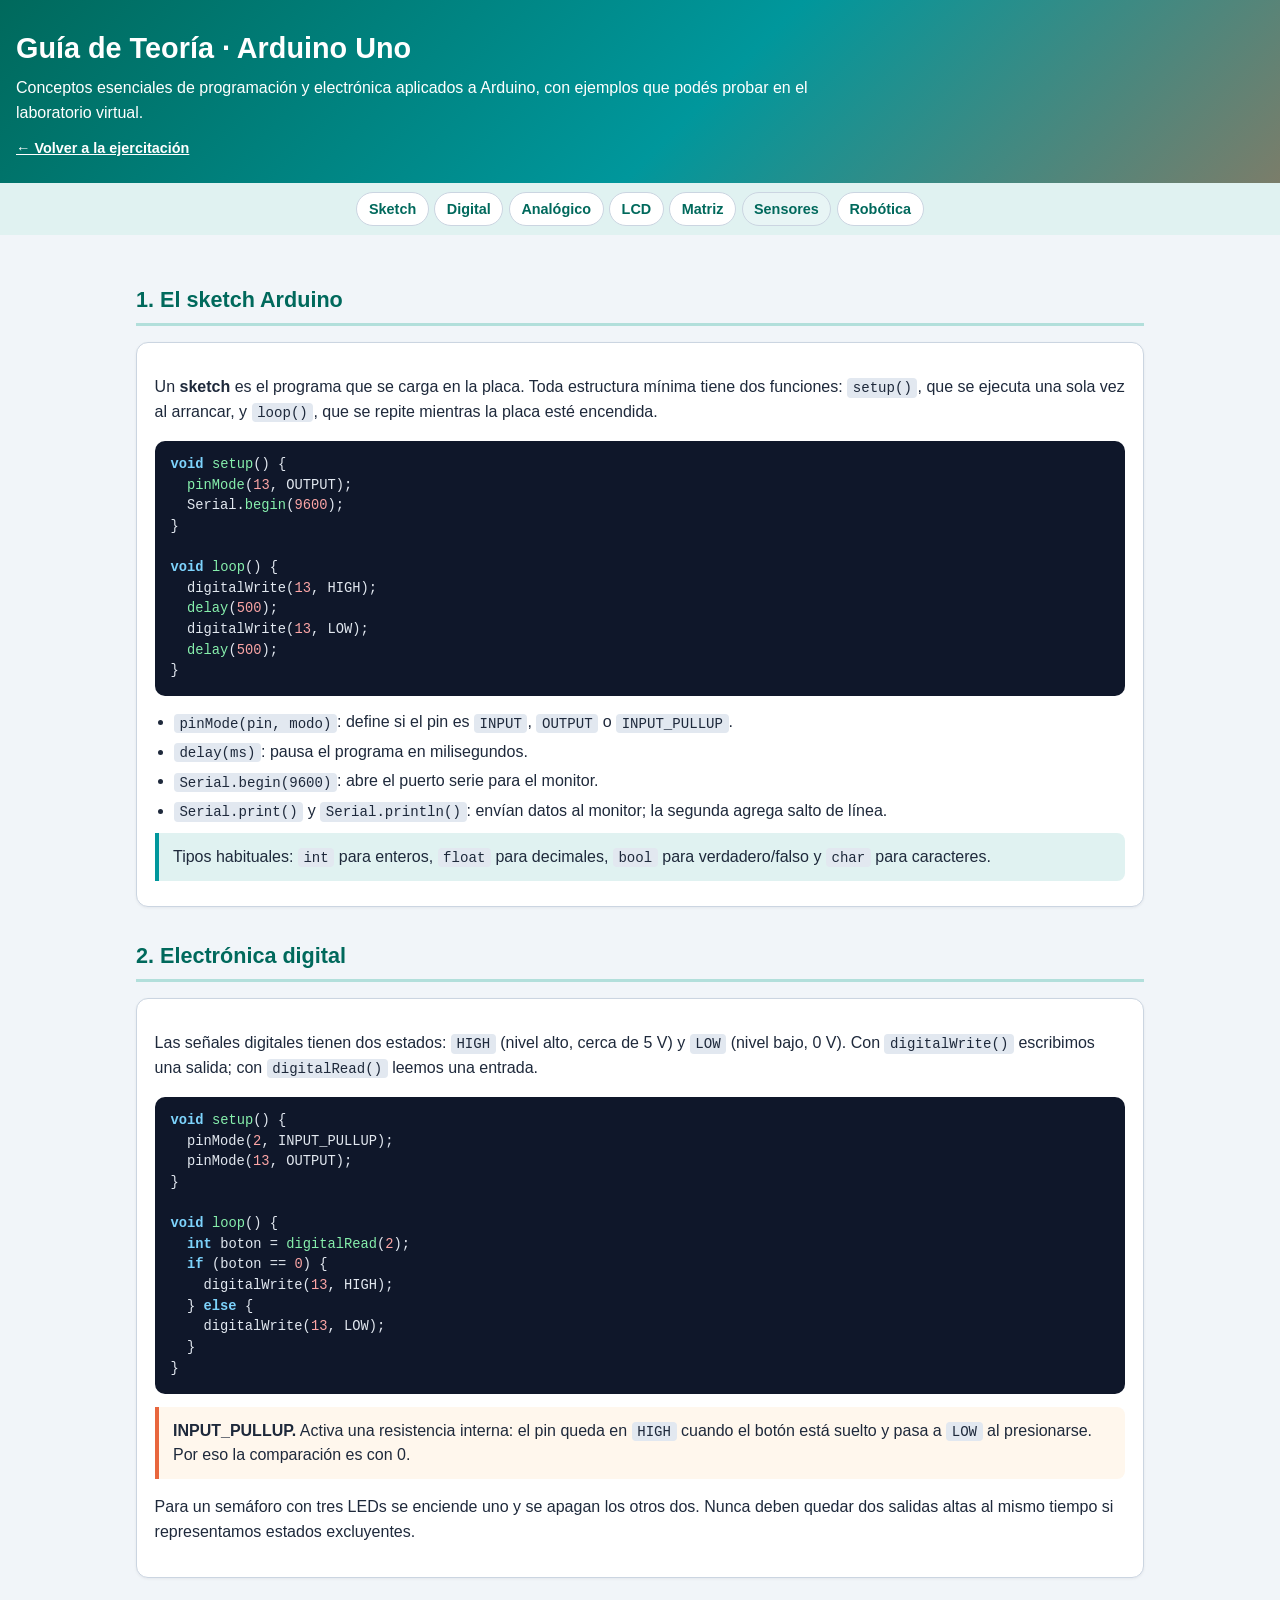
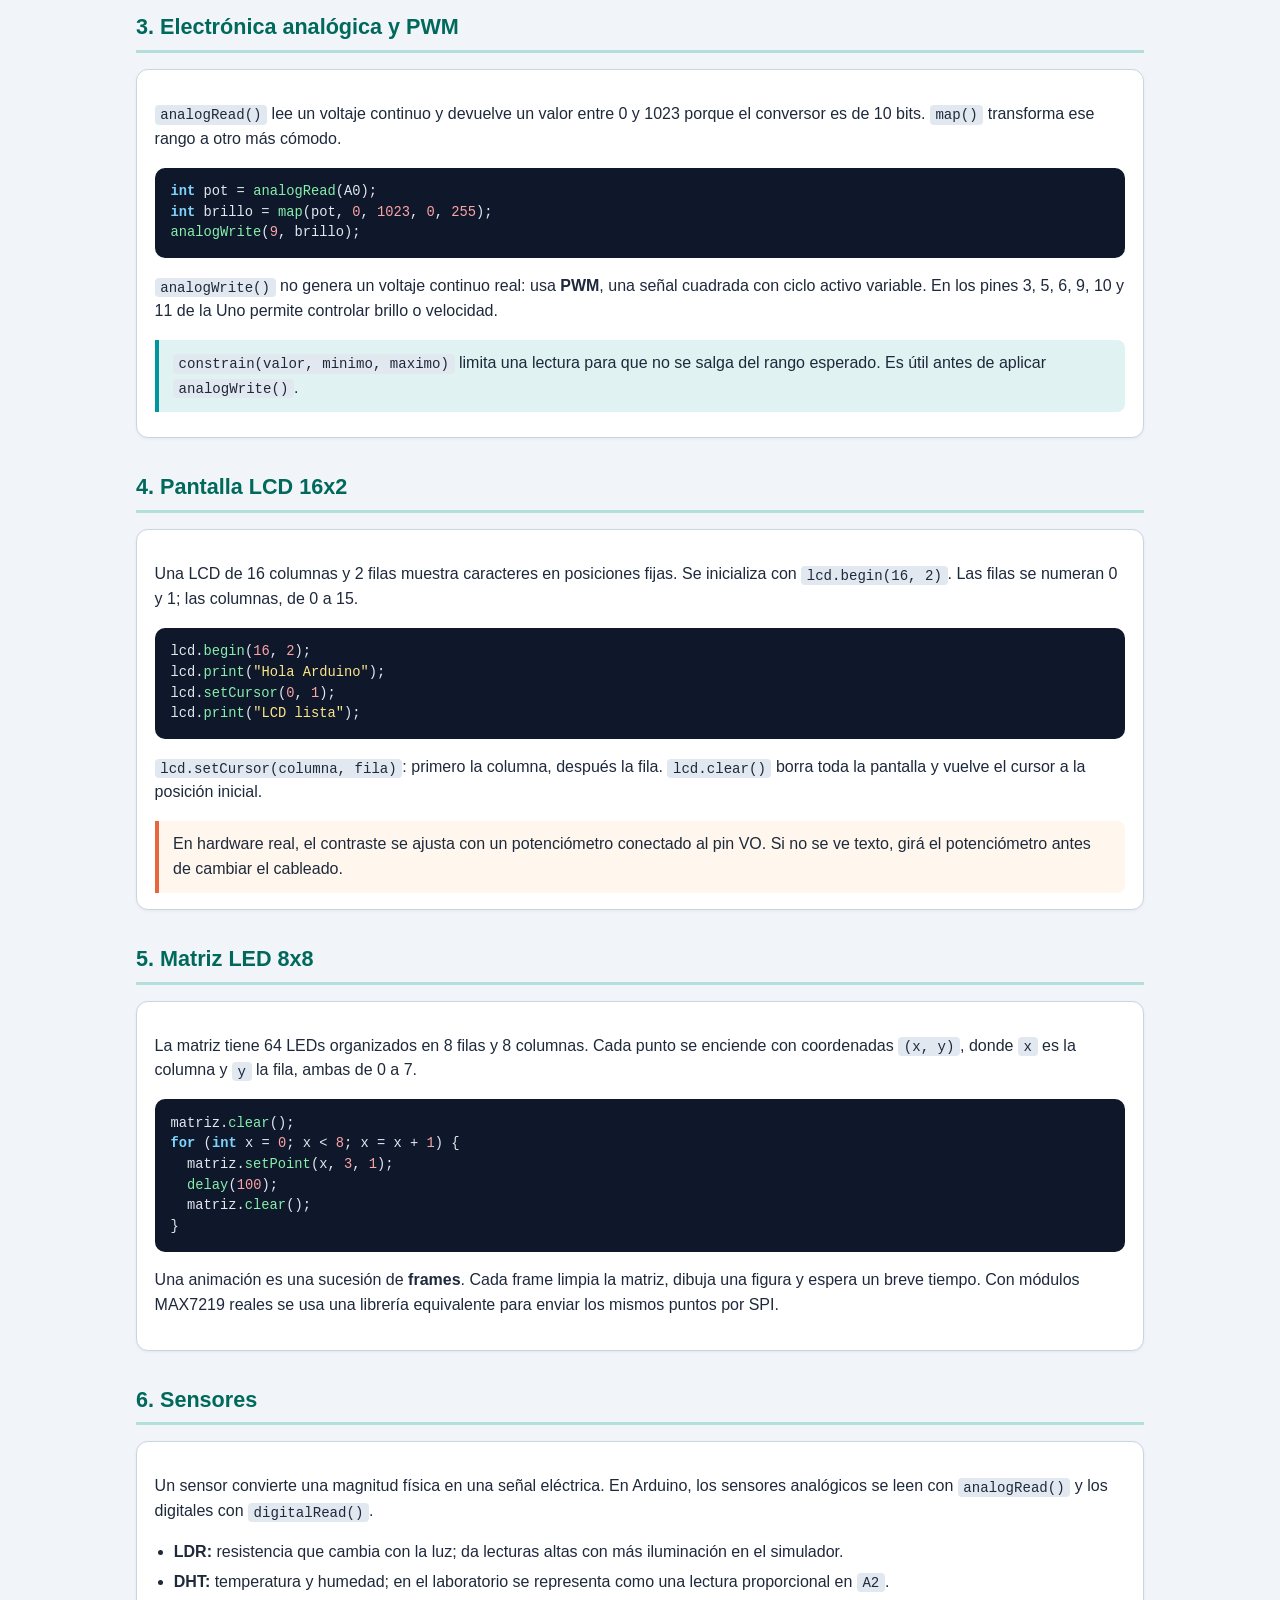
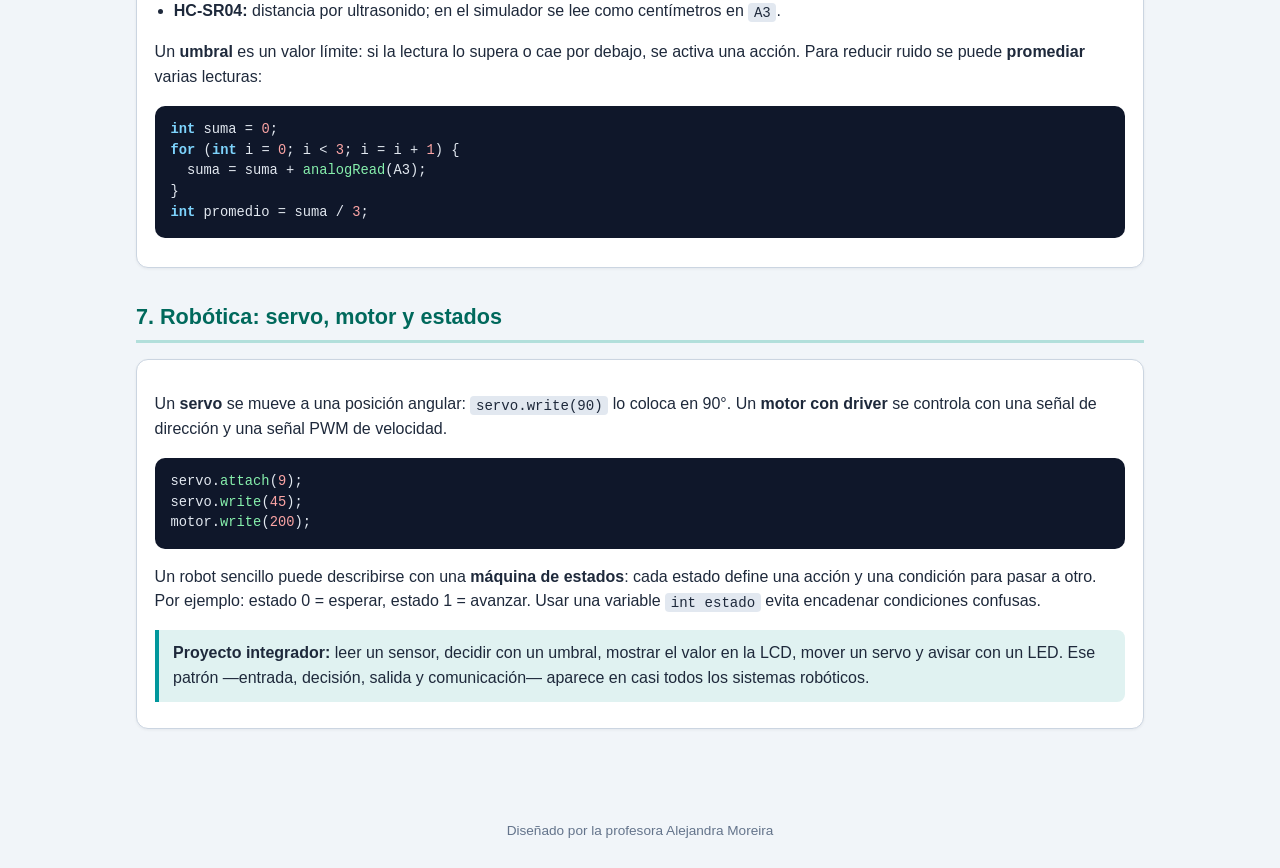
==== guia/index.html @ 47329289 "Agregar sistema Arduino: guía, simulador, ejercitación y evaluaciones" ====
<!DOCTYPE html>
<html lang="es">
<head>
<meta charset="utf-8">
<meta name="viewport" content="width=device-width, initial-scale=1">
<meta name="description" content="Guía de Teoría de Arduino: sketch, digital, analógico, LCD, matriz, sensores y robótica.">
<title>Guía de Teoría · Arduino</title>
<link rel="stylesheet" href="../estilos.css">
</head>
<body>
<header class="hero">
  <h1>Guía de Teoría · Arduino Uno</h1>
  <p>Conceptos esenciales de programación y electrónica aplicados a Arduino, con ejemplos que podés probar en el laboratorio virtual.</p>
  <p class="volver"><a href="../index.html">← Volver a la ejercitación</a></p>
</header>
<nav class="nav-guias" aria-label="Temas">
  <a href="#sketch">Sketch</a>
  <a href="#digital">Digital</a>
  <a href="#analogico">Analógico</a>
  <a href="#lcd">LCD</a>
  <a href="#matriz">Matriz</a>
  <a href="#sensores">Sensores</a>
  <a href="#robotica">Robótica</a>
</nav>
<main>
  <section id="sketch">
    <h2 class="seccion">1. El sketch Arduino</h2>
    <div class="card">
      <p>Un <strong>sketch</strong> es el programa que se carga en la placa. Toda estructura mínima tiene dos funciones: <code class="inline">setup()</code>, que se ejecuta una sola vez al arrancar, y <code class="inline">loop()</code>, que se repite mientras la placa esté encendida.</p>
      <pre class="codigo"><span class="kw">void</span> <span class="fn">setup</span>() {
  <span class="fn">pinMode</span>(<span class="nu">13</span>, OUTPUT);
  Serial.<span class="fn">begin</span>(<span class="nu">9600</span>);
}

<span class="kw">void</span> <span class="fn">loop</span>() {
  digitalWrite(<span class="nu">13</span>, HIGH);
  <span class="fn">delay</span>(<span class="nu">500</span>);
  digitalWrite(<span class="nu">13</span>, LOW);
  <span class="fn">delay</span>(<span class="nu">500</span>);
}</pre>
      <ul class="lista-codigo">
        <li><code class="inline">pinMode(pin, modo)</code>: define si el pin es <code class="inline">INPUT</code>, <code class="inline">OUTPUT</code> o <code class="inline">INPUT_PULLUP</code>.</li>
        <li><code class="inline">delay(ms)</code>: pausa el programa en milisegundos.</li>
        <li><code class="inline">Serial.begin(9600)</code>: abre el puerto serie para el monitor.</li>
        <li><code class="inline">Serial.print()</code> y <code class="inline">Serial.println()</code>: envían datos al monitor; la segunda agrega salto de línea.</li>
      </ul>
      <div class="concept">Tipos habituales: <code class="inline">int</code> para enteros, <code class="inline">float</code> para decimales, <code class="inline">bool</code> para verdadero/falso y <code class="inline">char</code> para caracteres.</div>
    </div>
  </section>

  <section id="digital">
    <h2 class="seccion">2. Electrónica digital</h2>
    <div class="card">
      <p>Las señales digitales tienen dos estados: <code class="inline">HIGH</code> (nivel alto, cerca de 5 V) y <code class="inline">LOW</code> (nivel bajo, 0 V). Con <code class="inline">digitalWrite()</code> escribimos una salida; con <code class="inline">digitalRead()</code> leemos una entrada.</p>
      <pre class="codigo"><span class="kw">void</span> <span class="fn">setup</span>() {
  pinMode(<span class="nu">2</span>, INPUT_PULLUP);
  pinMode(<span class="nu">13</span>, OUTPUT);
}

<span class="kw">void</span> <span class="fn">loop</span>() {
  <span class="kw">int</span> boton = <span class="fn">digitalRead</span>(<span class="nu">2</span>);
  <span class="kw">if</span> (boton == <span class="nu">0</span>) {
    digitalWrite(<span class="nu">13</span>, HIGH);
  } <span class="kw">else</span> {
    digitalWrite(<span class="nu">13</span>, LOW);
  }
}</pre>
      <div class="nota"><strong>INPUT_PULLUP.</strong> Activa una resistencia interna: el pin queda en <code class="inline">HIGH</code> cuando el botón está suelto y pasa a <code class="inline">LOW</code> al presionarse. Por eso la comparación es con 0.</div>
      <p>Para un semáforo con tres LEDs se enciende uno y se apagan los otros dos. Nunca deben quedar dos salidas altas al mismo tiempo si representamos estados excluyentes.</p>
    </div>
  </section>

  <section id="analogico">
    <h2 class="seccion">3. Electrónica analógica y PWM</h2>
    <div class="card">
      <p><code class="inline">analogRead()</code> lee un voltaje continuo y devuelve un valor entre 0 y 1023 porque el conversor es de 10 bits. <code class="inline">map()</code> transforma ese rango a otro más cómodo.</p>
      <pre class="codigo"><span class="kw">int</span> pot = <span class="fn">analogRead</span>(A0);
<span class="kw">int</span> brillo = <span class="fn">map</span>(pot, <span class="nu">0</span>, <span class="nu">1023</span>, <span class="nu">0</span>, <span class="nu">255</span>);
<span class="fn">analogWrite</span>(<span class="nu">9</span>, brillo);</pre>
      <p><code class="inline">analogWrite()</code> no genera un voltaje continuo real: usa <strong>PWM</strong>, una señal cuadrada con ciclo activo variable. En los pines 3, 5, 6, 9, 10 y 11 de la Uno permite controlar brillo o velocidad.</p>
      <div class="concept"><code class="inline">constrain(valor, minimo, maximo)</code> limita una lectura para que no se salga del rango esperado. Es útil antes de aplicar <code class="inline">analogWrite()</code>.</div>
    </div>
  </section>

  <section id="lcd">
    <h2 class="seccion">4. Pantalla LCD 16x2</h2>
    <div class="card">
      <p>Una LCD de 16 columnas y 2 filas muestra caracteres en posiciones fijas. Se inicializa con <code class="inline">lcd.begin(16, 2)</code>. Las filas se numeran 0 y 1; las columnas, de 0 a 15.</p>
      <pre class="codigo">lcd.<span class="fn">begin</span>(<span class="nu">16</span>, <span class="nu">2</span>);
lcd.<span class="fn">print</span>(<span class="st">"Hola Arduino"</span>);
lcd.<span class="fn">setCursor</span>(<span class="nu">0</span>, <span class="nu">1</span>);
lcd.<span class="fn">print</span>(<span class="st">"LCD lista"</span>);</pre>
      <p><code class="inline">lcd.setCursor(columna, fila)</code>: primero la columna, después la fila. <code class="inline">lcd.clear()</code> borra toda la pantalla y vuelve el cursor a la posición inicial.</p>
      <div class="nota">En hardware real, el contraste se ajusta con un potenciómetro conectado al pin VO. Si no se ve texto, girá el potenciómetro antes de cambiar el cableado.</div>
    </div>
  </section>

  <section id="matriz">
    <h2 class="seccion">5. Matriz LED 8x8</h2>
    <div class="card">
      <p>La matriz tiene 64 LEDs organizados en 8 filas y 8 columnas. Cada punto se enciende con coordenadas <code class="inline">(x, y)</code>, donde <code class="inline">x</code> es la columna y <code class="inline">y</code> la fila, ambas de 0 a 7.</p>
      <pre class="codigo">matriz.<span class="fn">clear</span>();
<span class="kw">for</span> (<span class="kw">int</span> x = <span class="nu">0</span>; x &lt; <span class="nu">8</span>; x = x + <span class="nu">1</span>) {
  matriz.<span class="fn">setPoint</span>(x, <span class="nu">3</span>, <span class="nu">1</span>);
  <span class="fn">delay</span>(<span class="nu">100</span>);
  matriz.<span class="fn">clear</span>();
}</pre>
      <p>Una animación es una sucesión de <strong>frames</strong>. Cada frame limpia la matriz, dibuja una figura y espera un breve tiempo. Con módulos MAX7219 reales se usa una librería equivalente para enviar los mismos puntos por SPI.</p>
    </div>
  </section>

  <section id="sensores">
    <h2 class="seccion">6. Sensores</h2>
    <div class="card">
      <p>Un sensor convierte una magnitud física en una señal eléctrica. En Arduino, los sensores analógicos se leen con <code class="inline">analogRead()</code> y los digitales con <code class="inline">digitalRead()</code>.</p>
      <ul class="lista-codigo">
        <li><strong>LDR:</strong> resistencia que cambia con la luz; da lecturas altas con más iluminación en el simulador.</li>
        <li><strong>DHT:</strong> temperatura y humedad; en el laboratorio se representa como una lectura proporcional en <code class="inline">A2</code>.</li>
        <li><strong>HC-SR04:</strong> distancia por ultrasonido; en el simulador se lee como centímetros en <code class="inline">A3</code>.</li>
      </ul>
      <p>Un <strong>umbral</strong> es un valor límite: si la lectura lo supera o cae por debajo, se activa una acción. Para reducir ruido se puede <strong>promediar</strong> varias lecturas:</p>
      <pre class="codigo"><span class="kw">int</span> suma = <span class="nu">0</span>;
<span class="kw">for</span> (<span class="kw">int</span> i = <span class="nu">0</span>; i &lt; <span class="nu">3</span>; i = i + <span class="nu">1</span>) {
  suma = suma + <span class="fn">analogRead</span>(A3);
}
<span class="kw">int</span> promedio = suma / <span class="nu">3</span>;</pre>
    </div>
  </section>

  <section id="robotica">
    <h2 class="seccion">7. Robótica: servo, motor y estados</h2>
    <div class="card">
      <p>Un <strong>servo</strong> se mueve a una posición angular: <code class="inline">servo.write(90)</code> lo coloca en 90°. Un <strong>motor con driver</strong> se controla con una señal de dirección y una señal PWM de velocidad.</p>
      <pre class="codigo">servo.<span class="fn">attach</span>(<span class="nu">9</span>);
servo.<span class="fn">write</span>(<span class="nu">45</span>);
motor.<span class="fn">write</span>(<span class="nu">200</span>);</pre>
      <p>Un robot sencillo puede describirse con una <strong>máquina de estados</strong>: cada estado define una acción y una condición para pasar a otro. Por ejemplo: estado 0 = esperar, estado 1 = avanzar. Usar una variable <code class="inline">int estado</code> evita encadenar condiciones confusas.</p>
      <div class="concept"><strong>Proyecto integrador:</strong> leer un sensor, decidir con un umbral, mostrar el valor en la LCD, mover un servo y avisar con un LED. Ese patrón —entrada, decisión, salida y comunicación— aparece en casi todos los sistemas robóticos.</div>
    </div>
  </section>
</main>
<footer>
  <p>Diseñado por la profesora Alejandra Moreira</p>
</footer>
<script src="../app.js"></script>
</body>
</html>
---- estilos.css ----
:root{
  --arduino:#00979c;
  --arduino-dark:#00695c;
  --naranja:#e8663d;
  --ink:#1e293b;
  --muted:#64748b;
  --bg:#f1f5f9;
  --card:#ffffff;
  --border:#cbd5e1;
  --code:#0f172a;
  --ok:#16a34a;
  --ok-bg:#f0fdf4;
  --bad:#b91c1c;
  --bad-bg:#fee2e2;
  --warn:#f59e0b;
}
*{box-sizing:border-box}
html{scroll-behavior:smooth}
body{
  margin:0;
  font-family:"Segoe UI",Arial,Helvetica,sans-serif;
  line-height:1.55;
  color:var(--ink);
  background:var(--bg);
}
header.hero{
  background:linear-gradient(135deg,#00695c 0%,#00979c 55%,#e8663d 140%);
  color:#fff;
  padding:1.6rem 1rem 1.3rem;
}
header.hero h1{margin:0 0 .35rem;font-size:1.8rem}
header.hero p{margin:.2rem 0;max-width:820px}
header.hero .volver{margin-top:.7rem;font-size:.9rem}
header.hero a{color:#fff;font-weight:700}
nav.sumario,nav.nav-guias{
  position:sticky;top:0;z-index:50;
  display:flex;gap:.35rem;flex-wrap:wrap;justify-content:center;
  padding:.55rem 1rem;
  background:var(--arduino-dark);
  box-shadow:0 2px 8px rgba(15,23,42,.18);
}
nav.nav-guias{position:static;top:auto;background:#e0f2f1;box-shadow:none}
nav.sumario a,nav.nav-guias a{
  text-decoration:none;font-weight:700;font-size:.9rem;
  padding:.32rem .72rem;border-radius:999px;
}
nav.sumario a{color:#e0f2f1}
nav.sumario a:hover{background:rgba(255,255,255,.18)}
nav.nav-guias a{color:var(--arduino-dark);background:#fff;border:1px solid var(--border)}
nav.nav-guias a:hover{background:var(--arduino);color:#fff}
main{max-width:1040px;margin:0 auto;padding:1rem 1rem 3rem}
section{scroll-margin-top:70px;margin-top:2rem}
h2.seccion{
  color:var(--arduino-dark);font-size:1.35rem;
  margin:1.6rem 0 .8rem;padding-bottom:.4rem;
  border-bottom:3px solid #b2dfdb;
}
h3{margin:.15rem 0 .55rem;font-size:1.05rem}
p.consigna{margin:.3rem 0 .75rem;font-size:.96rem}
.card{
  background:var(--card);border:1px solid var(--border);border-radius:12px;
  padding:1rem 1.1rem;margin:1rem 0;
  box-shadow:0 1px 3px rgba(15,23,42,.06);
}
.card h3{color:var(--arduino-dark)}
.concept{
  background:#e0f2f1;border-left:4px solid var(--arduino);
  padding:.7rem .9rem;border-radius:0 8px 8px 0;margin:.6rem 0;
}
.nota{background:#fff7ed;border-left:4px solid var(--naranja);padding:.7rem .9rem;border-radius:0 8px 8px 0}
.okbox{background:var(--ok-bg);border-left:4px solid var(--ok);padding:.7rem .9rem;border-radius:0 8px 8px 0}
code.inline{
  background:#e2e8f0;padding:.1rem .35rem;border-radius:4px;
  font-family:Consolas,"Courier New",monospace;font-size:.88em;
}
pre.codigo{
  background:var(--code);color:#e2e8f0;border-radius:10px;
  padding:.9rem 1rem;overflow-x:auto;font-size:.86rem;line-height:1.5;
  font-family:Consolas,"Courier New",monospace;
}
pre.codigo .cm{color:#94a3b8;font-style:italic}
pre.codigo .kw{color:#7dd3fc;font-weight:700}
pre.codigo .st{color:#fde68a}
pre.codigo .fn{color:#86efac}
pre.codigo .nu{color:#fca5a5}
.lista-codigo{margin:.4rem 0;padding-left:1.2rem}
.lista-codigo li{margin:.3rem 0}
/* ---------- Laboratorio ---------- */
.tabs{display:flex;gap:.4rem;flex-wrap:wrap;margin-bottom:.8rem}
.tabs button{
  border:1px solid var(--border);background:#fff;color:var(--ink);
  border-radius:999px;padding:.35rem .8rem;cursor:pointer;font-weight:700;font-size:.88rem;
}
.tabs button.activo{background:var(--arduino);border-color:var(--arduino);color:#fff}
.lab-grid{display:grid;grid-template-columns:1fr 1fr;gap:1rem}
@media(max-width:820px){.lab-grid{grid-template-columns:1fr}}
.lab-col{min-width:0}
textarea.codigo{
  width:100%;min-height:310px;resize:vertical;
  background:#0f172a;color:#e2e8f0;border:2px solid #334155;border-radius:10px;
  padding:.8rem;font-family:Consolas,"Courier New",monospace;
  font-size:.86rem;line-height:1.5;tab-size:2;
}
textarea.codigo:focus{outline:none;border-color:var(--arduino)}
.acciones{display:flex;gap:.5rem;flex-wrap:wrap;margin:.7rem 0}
button.accion{
  border:0;border-radius:8px;padding:.45rem .85rem;cursor:pointer;
  font-weight:700;font-size:.88rem;
}
button.primaria{background:var(--arduino);color:#fff}
button.primaria:hover{background:var(--arduino-dark)}
button.secundaria{background:#e2e8f0;color:#334155}
button.secundaria:hover{background:#cbd5e1}
button.alerta{background:#fee2e2;color:#991b1b}
.sim-estado{
  font-size:.88rem;font-weight:700;min-height:1.3em;margin:.3rem 0;
  color:var(--arduino-dark);
}
.sim-estado.error{color:var(--bad)}
.controles-sim{
  display:flex;gap:.7rem;flex-wrap:wrap;align-items:center;
  background:#f8fafc;border:1px solid var(--border);border-radius:8px;padding:.6rem;
  font-size:.86rem;
}
.controles-sim label{display:flex;flex-direction:column;gap:.2rem;min-width:130px}
.controles-sim input[type="range"]{width:100%}
.board{
  background:linear-gradient(160deg,#0d7c82,#00695c);
  border-radius:12px;padding:.8rem;color:#fff;
  box-shadow:inset 0 0 0 4px rgba(255,255,255,.12);
}
.board h4{margin:.1rem 0 .6rem;text-align:center;letter-spacing:.12em;font-size:.8rem}
.fila-pines{display:flex;gap:.35rem;flex-wrap:wrap;justify-content:center;margin-bottom:.55rem}
.pin{
  min-width:47px;text-align:center;font-size:.72rem;font-weight:700;
  background:rgba(0,0,0,.22);border-radius:6px;padding:.3rem .2rem;
}
.pin span{
  display:block;width:14px;height:14px;border-radius:50%;
  margin:.25rem auto 0;background:#b7e4e7;border:2px solid rgba(255,255,255,.7);
}
.pin.encendido span{background:#fde047;box-shadow:0 0 10px #fde047}
.pin.pwm span{background:#fb923c;box-shadow:0 0 8px #fb923c}
.monitor{
  background:#020617;color:#86efac;border-radius:10px;padding:.7rem .8rem;
  min-height:140px;max-height:190px;overflow:auto;
  font-family:Consolas,"Courier New",monospace;font-size:.82rem;
  white-space:pre-wrap;margin-top:.7rem;
}
.paneles{display:grid;grid-template-columns:1fr 1fr;gap:1rem;margin-top:1rem}
@media(max-width:820px){.paneles{grid-template-columns:1fr}}
.lcd{
  display:grid;grid-template-columns:repeat(16,1fr);
  background:#8db6a5;padding:.35rem;gap:1px;border-radius:6px;
  border:3px solid #54776a;
}
.lcd span{
  background:#a9c7b6;color:#17342b;min-height:24px;
  display:flex;align-items:center;justify-content:center;
  font-family:Consolas,monospace;font-size:.8rem;
}
.lcd span.lleno{background:#b9d8c4;font-weight:700}
.matriz{
  display:grid;grid-template-columns:repeat(8,1fr);gap:2px;
  background:#111827;padding:.4rem;border-radius:8px;width:230px;max-width:100%;
}
.matriz span{aspect-ratio:1;background:#1f2937;border-radius:2px}
.matriz span.lleno{background:#ef4444;box-shadow:0 0 7px #ef4444}
.servo-bar{height:16px;background:#e2e8f0;border-radius:999px;position:relative;overflow:hidden}
.servo-bar i{display:block;height:100%;background:var(--naranja)}
.servo-valor{font-weight:700;font-size:.9rem}
.etiqueta{font-size:.78rem;text-transform:uppercase;letter-spacing:.06em;color:var(--muted);font-weight:700}
/* ---------- Ejercicios ---------- */
.ejercicio{
  border:1px solid var(--border);border-radius:12px;background:#fff;
  padding:1rem;margin:1rem 0;
}
.ejercicio.correcto{border-color:var(--ok);background:var(--ok-bg)}
.nivel{
  display:inline-block;margin-left:.35rem;padding:.1rem .5rem;border-radius:999px;
  font-size:.72rem;font-weight:700;background:#dbeafe;color:#1d4ed8;
}
textarea.respuesta{
  display:block;width:100%;min-height:150px;resize:vertical;
  border:2px dashed #94a3b8;border-radius:10px;padding:.7rem;
  background:#f8fafc;font-family:Consolas,"Courier New",monospace;font-size:.87rem;
}
textarea.respuesta:focus{outline:none;border-color:var(--arduino);background:#fff}
.resultado{margin-top:.7rem;font-size:.88rem}
.resultado:empty{display:none}
.resultado .resumen{
  border-left:4px solid var(--ok);background:var(--ok-bg);
  padding:.45rem .7rem;border-radius:0 8px 8px 0;font-weight:700;
}
.resultado .resumen.parcial{border-color:var(--warn);background:#fffbeb}
.resultado ul{margin:.4rem 0 0;padding-left:1.2rem}
.resultado li{margin:.12rem 0}
.si{color:#15803d;font-weight:700}
.no,.mal{color:var(--bad);font-weight:700}
.quiz-pregunta{
  border:1px solid var(--border);border-radius:10px;padding:.7rem .85rem;
  margin:.7rem 0;background:#fff;
}
.quiz-pregunta p{margin:.1rem 0 .4rem;font-weight:600}
.quiz-pregunta label{display:block;font-size:.92rem;padding:.15rem 0;cursor:pointer}
.quiz-feedback{font-size:.86rem;margin-top:.3rem;min-height:1.1em}
/* ---------- Evaluaciones ---------- */
.form-eval{
  display:grid;gap:.5rem;max-width:620px;
  border:1px solid var(--border);border-radius:10px;padding:.9rem;background:#fff;
}
.form-eval label{font-weight:700;font-size:.9rem}
.form-eval input{
  border:1px solid var(--border);border-radius:8px;padding:.5rem .65rem;font:inherit;
}
.form-eval button{
  border:0;border-radius:8px;padding:.55rem .9rem;background:var(--arduino);
  color:#fff;font-weight:700;cursor:pointer;
}
.form-eval button:disabled{background:#94a3b8;cursor:not-allowed}
.estado-eval{font-size:.92rem;font-weight:700;min-height:1.2em}
.estado-eval.ok{color:#15803d}
.estado-eval.error{color:var(--bad)}
.eval-card{
  background:#fff;border:1px solid var(--border);border-radius:10px;
  padding:.9rem;margin:.8rem 0;
}
.eval-card h3{color:var(--arduino-dark);font-size:1rem}
footer{text-align:center;color:var(--muted);font-size:.85rem;padding:1.5rem 1rem}
footer p{margin:.2rem 0}
@media(max-width:600px){
  header.hero h1{font-size:1.35rem}
  .paneles{grid-template-columns:1fr}
}
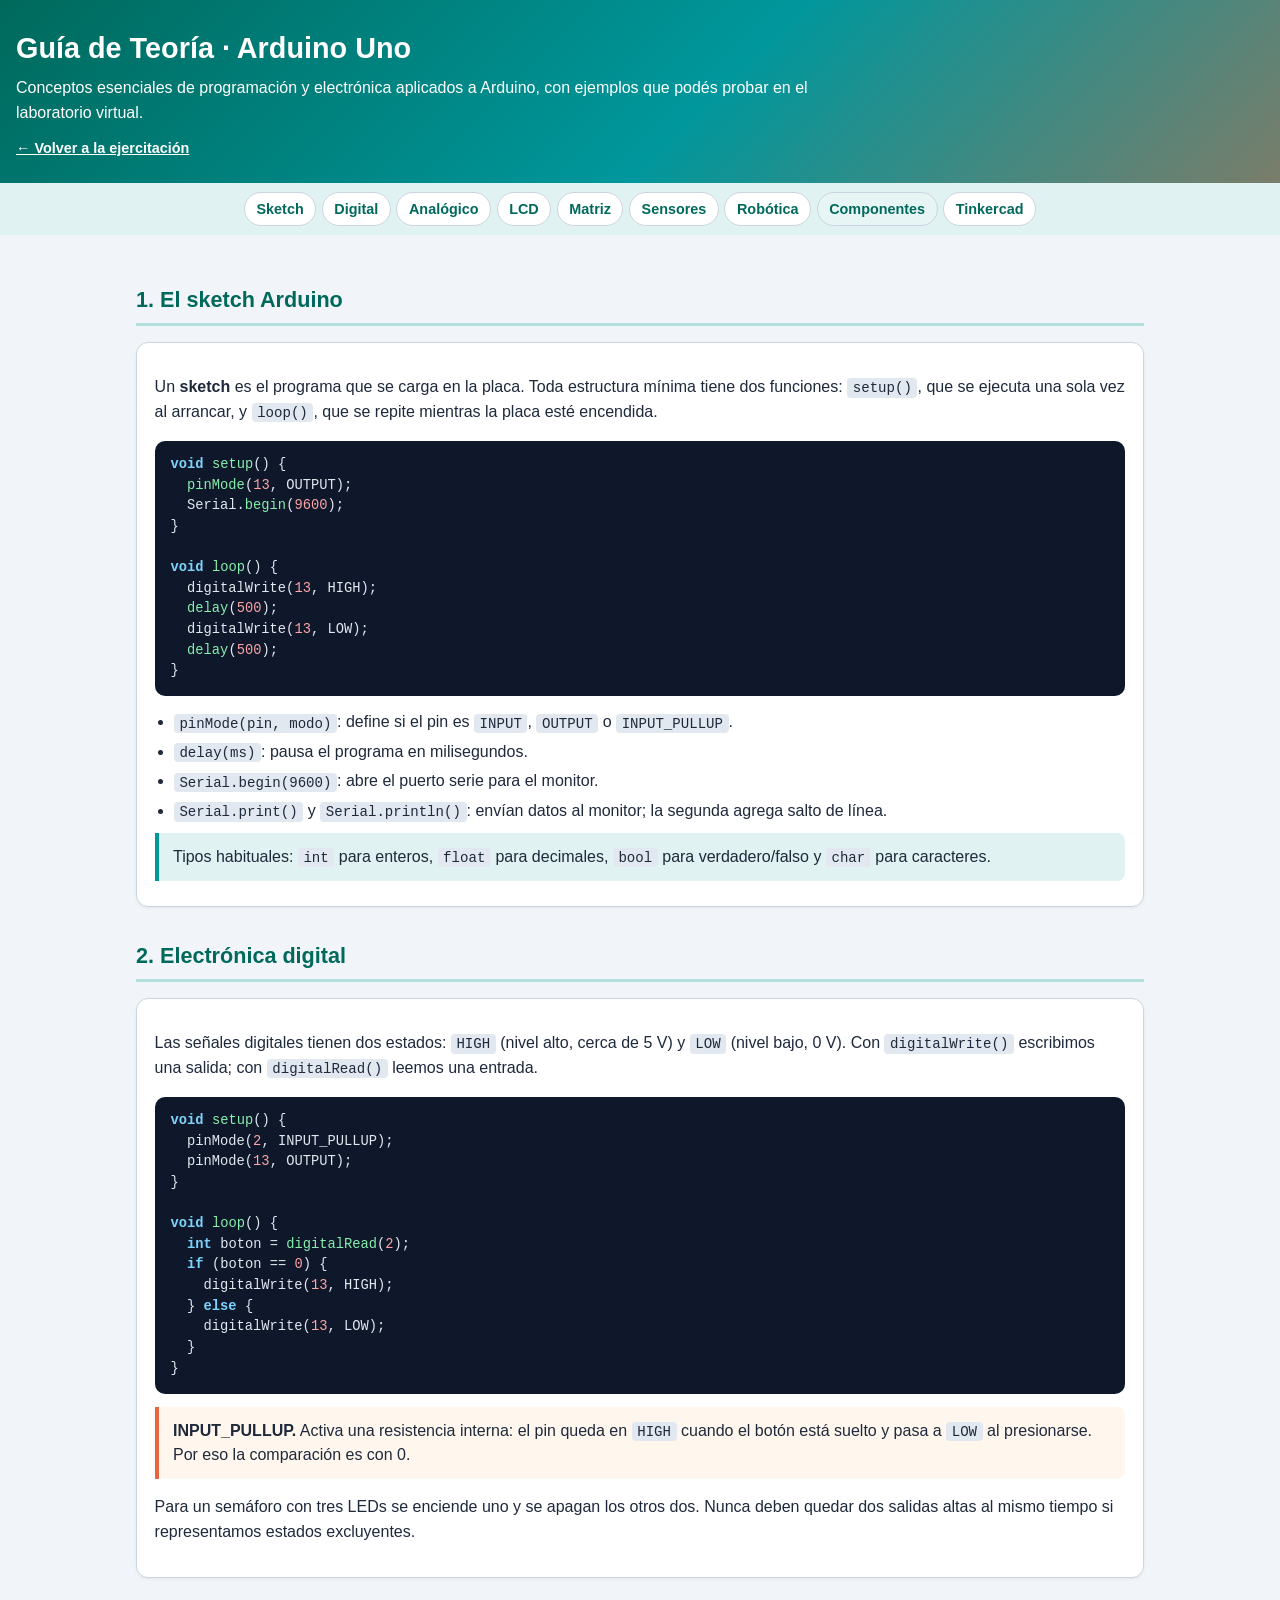
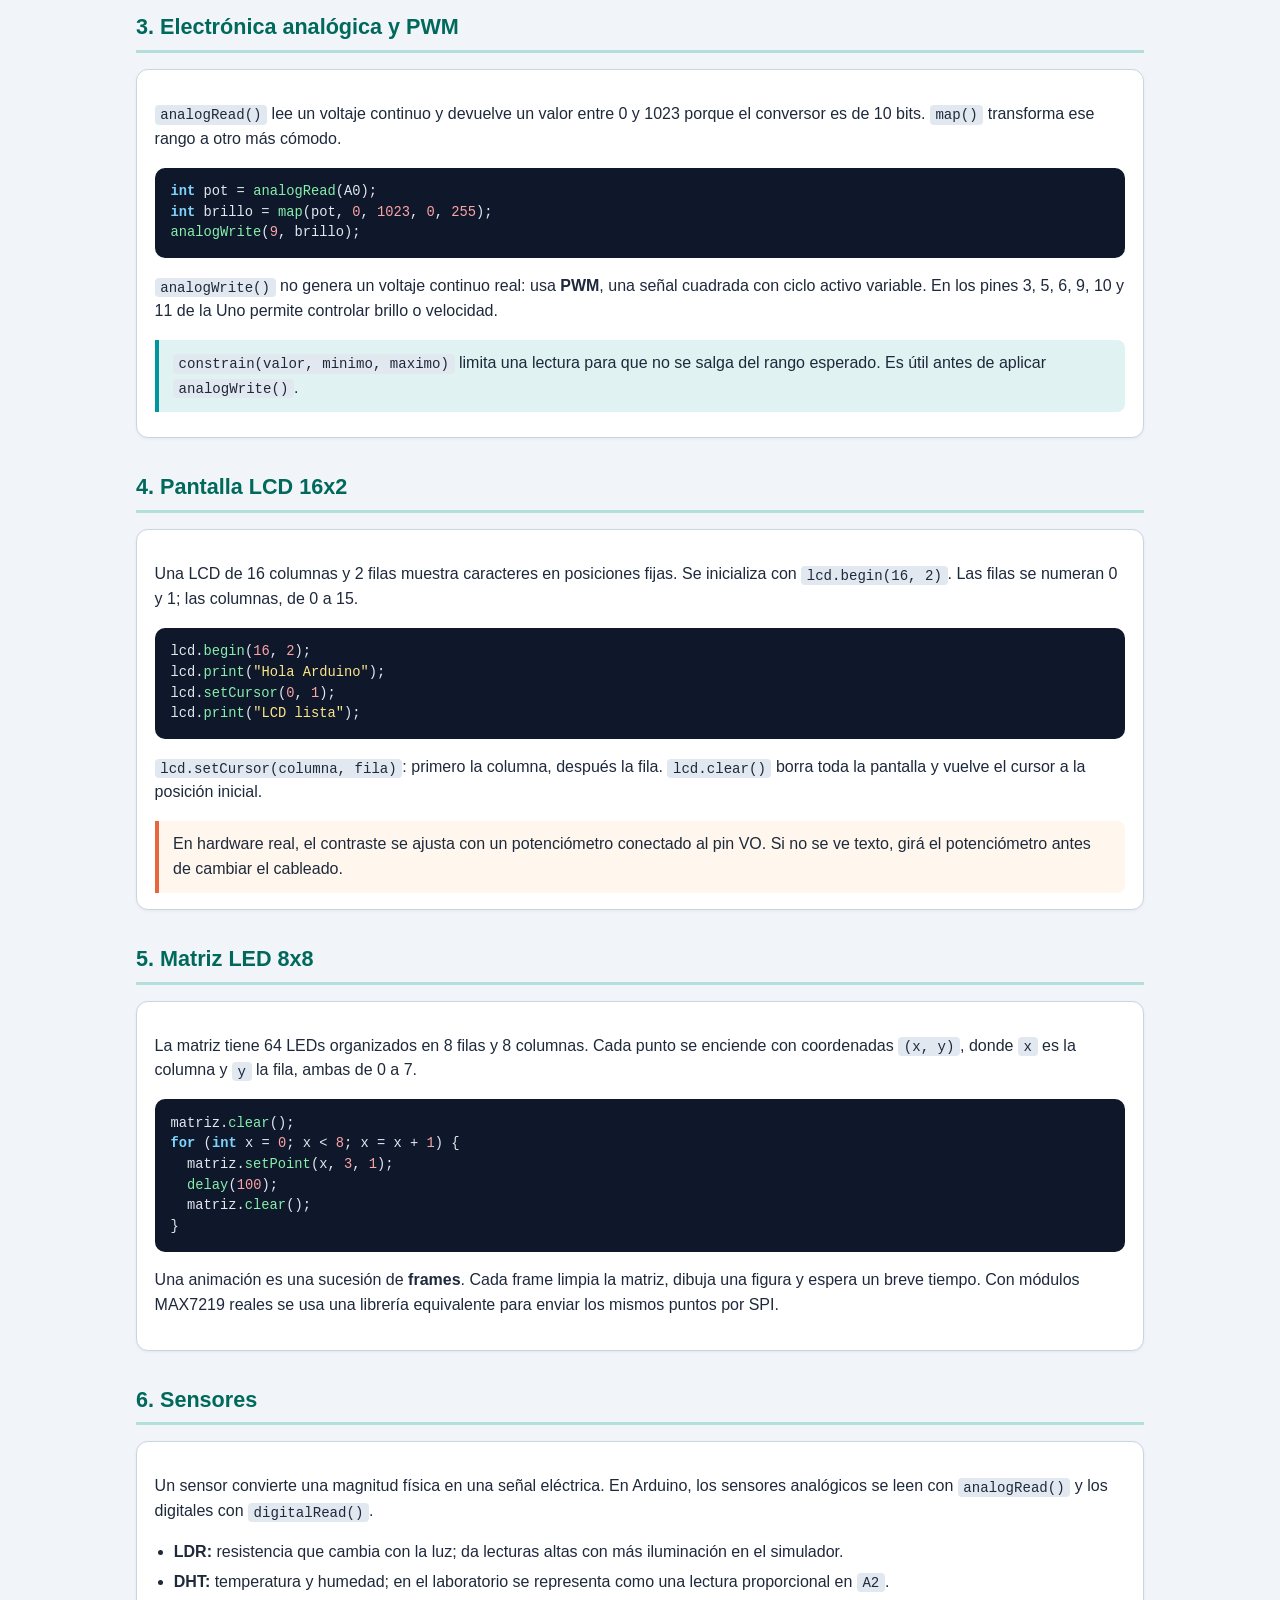
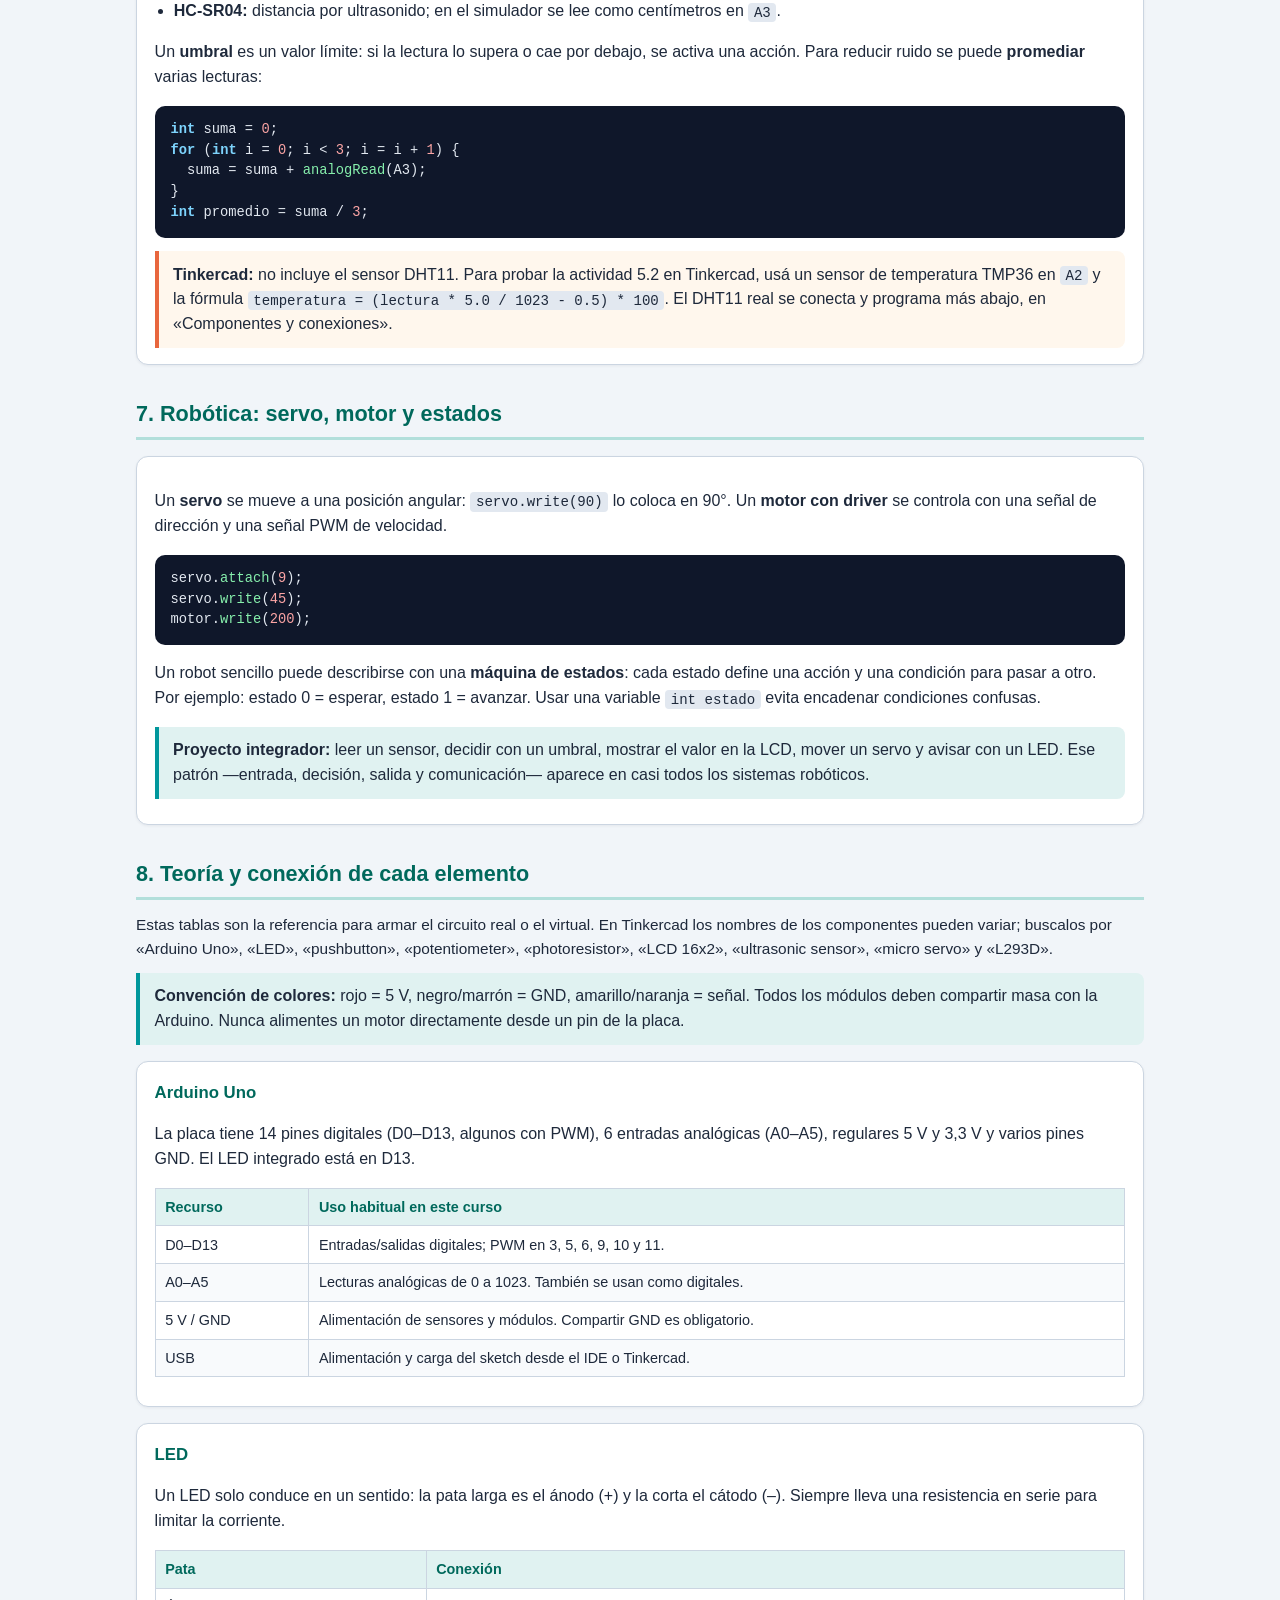
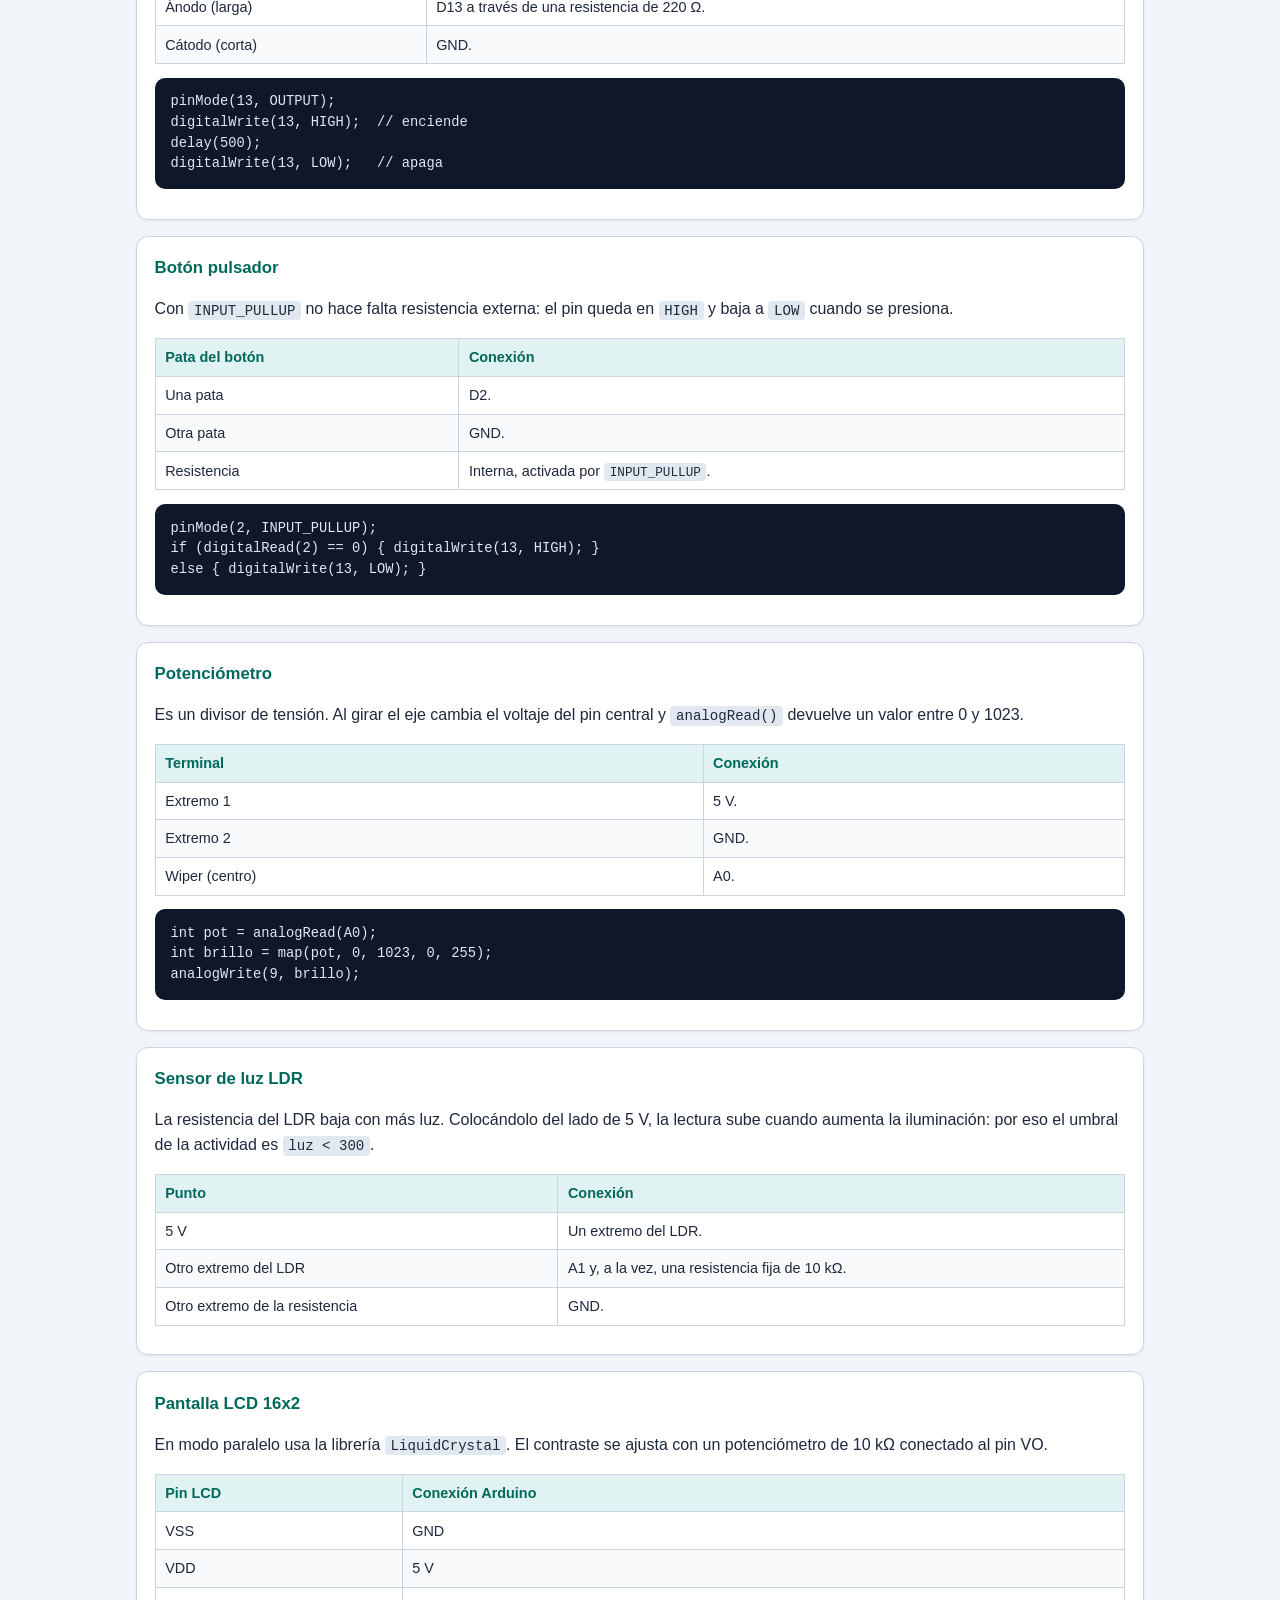
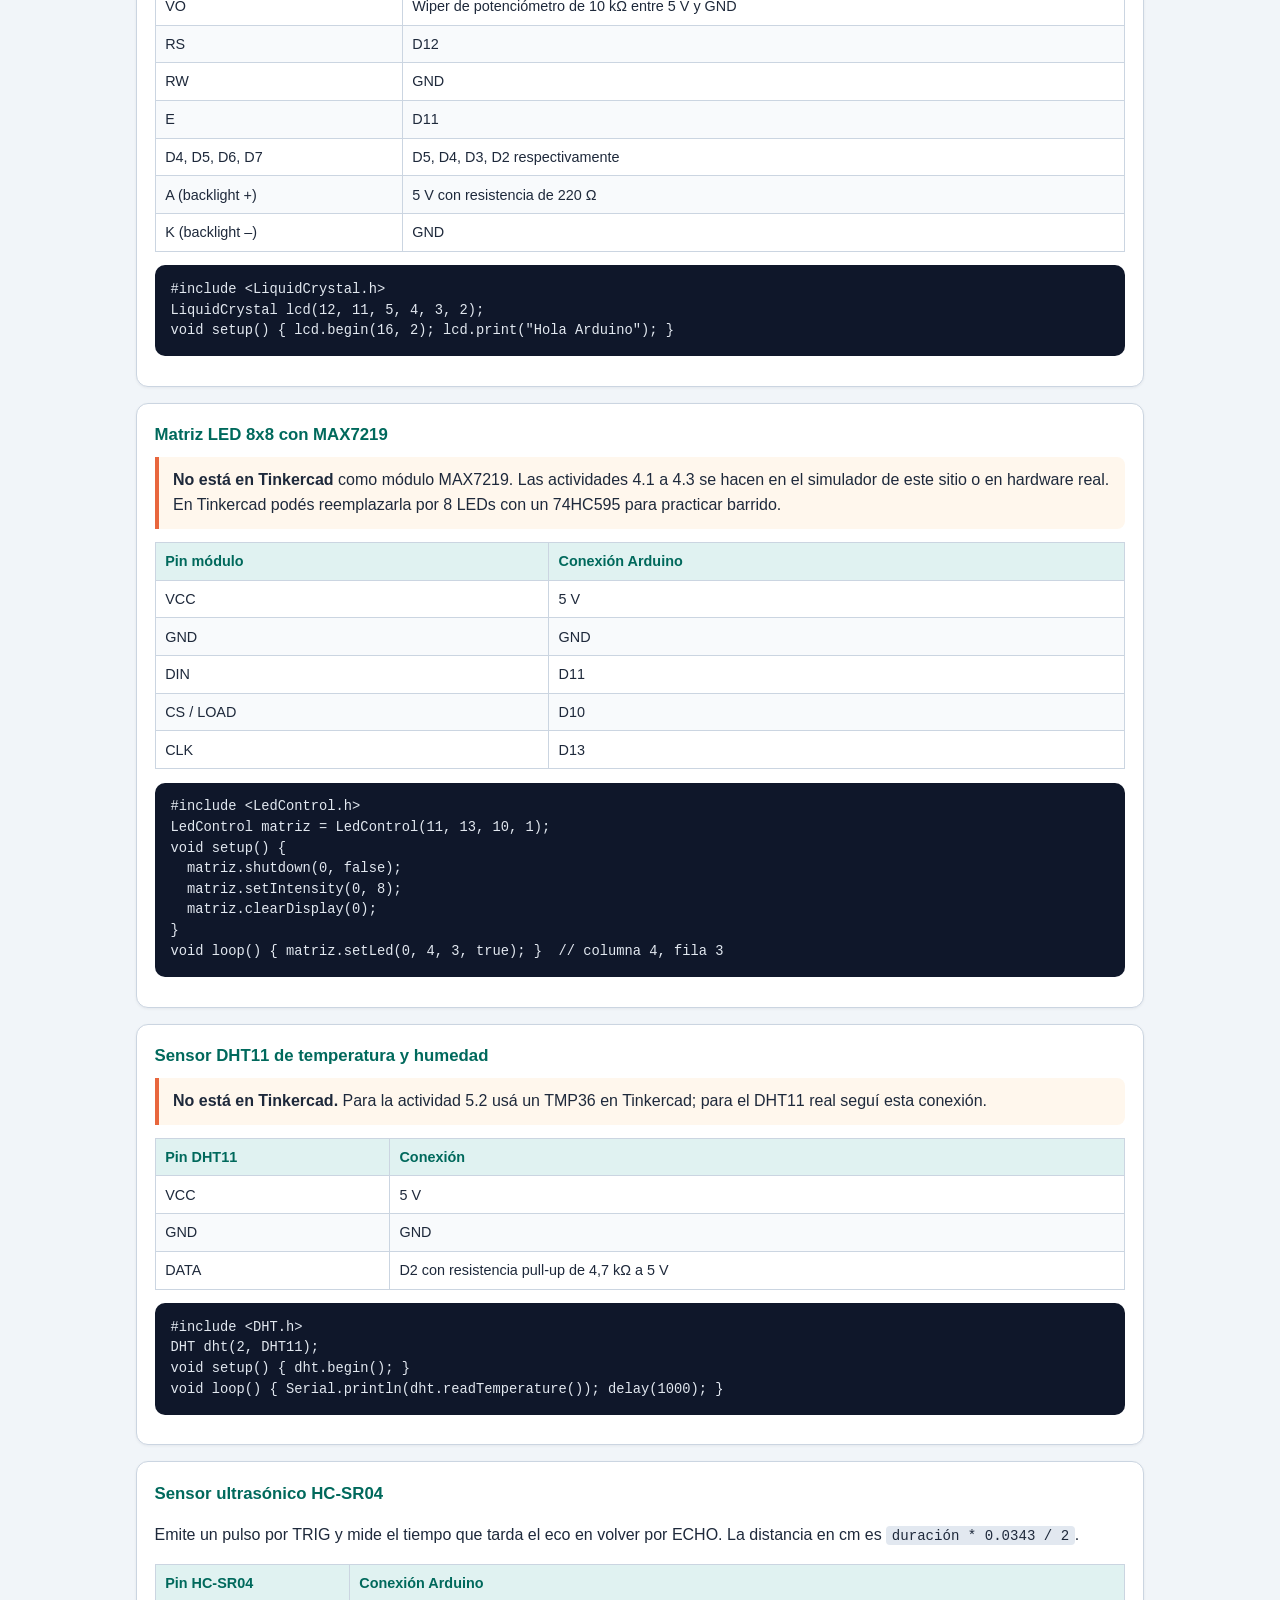
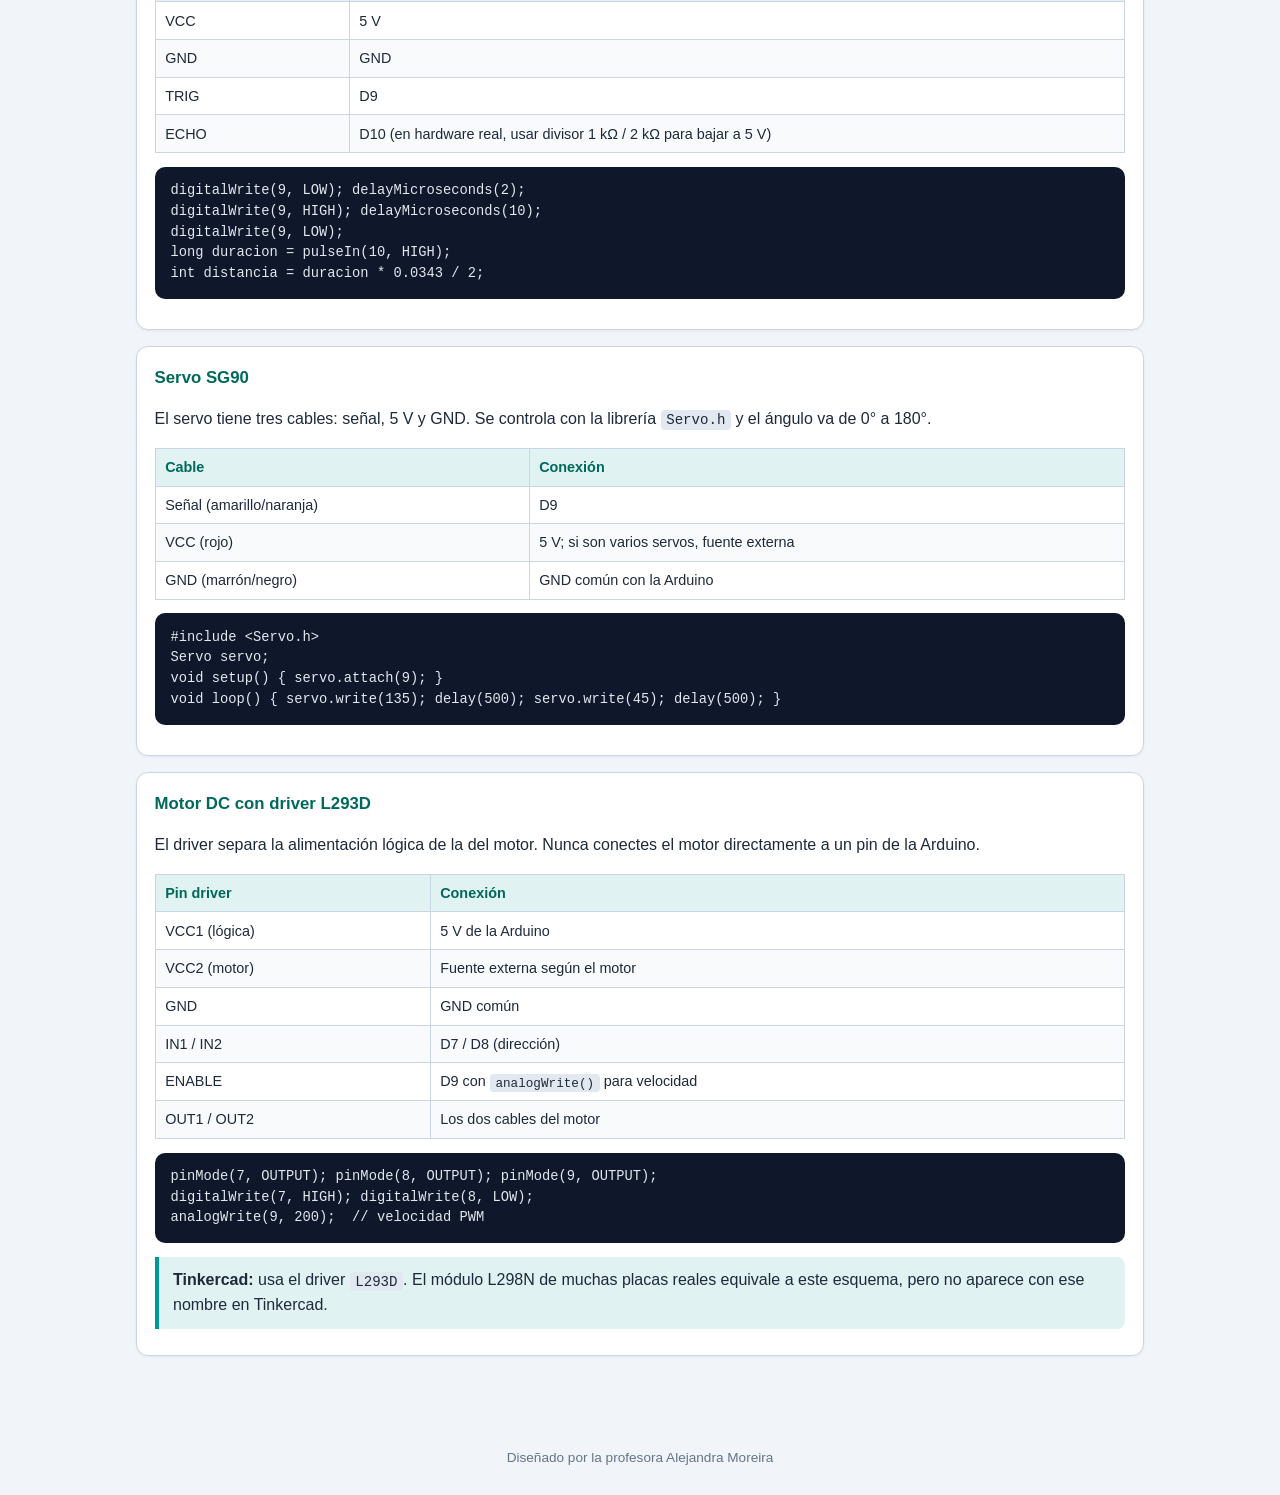
==== commit 474f19df: "Agregar teoría de componentes, conexiones y guía de Tinkercad" ====
--- a/guia/index.html
+++ b/guia/index.html
@@ -21,6 +21,8 @@
   <a href="#matriz">Matriz</a>
   <a href="#sensores">Sensores</a>
   <a href="#robotica">Robótica</a>
+  <a href="#componentes">Componentes</a>
+  <a href="../tinkercad.html">Tinkercad</a>
 </nav>
 <main>
   <section id="sketch">
@@ -124,6 +126,7 @@
   suma = suma + <span class="fn">analogRead</span>(A3);
 }
 <span class="kw">int</span> promedio = suma / <span class="nu">3</span>;</pre>
+      <div class="nota"><strong>Tinkercad:</strong> no incluye el sensor DHT11. Para probar la actividad 5.2 en Tinkercad, usá un sensor de temperatura TMP36 en <code class="inline">A2</code> y la fórmula <code class="inline">temperatura = (lectura * 5.0 / 1023 - 0.5) * 100</code>. El DHT11 real se conecta y programa más abajo, en «Componentes y conexiones».</div>
     </div>
   </section>
 
@@ -136,6 +139,205 @@
 motor.<span class="fn">write</span>(<span class="nu">200</span>);</pre>
       <p>Un robot sencillo puede describirse con una <strong>máquina de estados</strong>: cada estado define una acción y una condición para pasar a otro. Por ejemplo: estado 0 = esperar, estado 1 = avanzar. Usar una variable <code class="inline">int estado</code> evita encadenar condiciones confusas.</p>
       <div class="concept"><strong>Proyecto integrador:</strong> leer un sensor, decidir con un umbral, mostrar el valor en la LCD, mover un servo y avisar con un LED. Ese patrón —entrada, decisión, salida y comunicación— aparece en casi todos los sistemas robóticos.</div>
+    </div>
+  </section>
+
+  <section id="componentes">
+    <h2 class="seccion">8. Teoría y conexión de cada elemento</h2>
+    <p class="consigna">Estas tablas son la referencia para armar el circuito real o el virtual. En Tinkercad los nombres de los componentes pueden variar; buscalos por «Arduino Uno», «LED», «pushbutton», «potentiometer», «photoresistor», «LCD 16x2», «ultrasonic sensor», «micro servo» y «L293D».</p>
+    <div class="concept"><strong>Convención de colores:</strong> rojo = 5 V, negro/marrón = GND, amarillo/naranja = señal. Todos los módulos deben compartir masa con la Arduino. Nunca alimentes un motor directamente desde un pin de la placa.</div>
+
+    <div class="card">
+      <h3>Arduino Uno</h3>
+      <p>La placa tiene 14 pines digitales (D0–D13, algunos con PWM), 6 entradas analógicas (A0–A5), regulares 5 V y 3,3 V y varios pines GND. El LED integrado está en D13.</p>
+      <div class="tabla"><table>
+        <thead><tr><th>Recurso</th><th>Uso habitual en este curso</th></tr></thead>
+        <tbody>
+          <tr><td>D0–D13</td><td>Entradas/salidas digitales; PWM en 3, 5, 6, 9, 10 y 11.</td></tr>
+          <tr><td>A0–A5</td><td>Lecturas analógicas de 0 a 1023. También se usan como digitales.</td></tr>
+          <tr><td>5 V / GND</td><td>Alimentación de sensores y módulos. Compartir GND es obligatorio.</td></tr>
+          <tr><td>USB</td><td>Alimentación y carga del sketch desde el IDE o Tinkercad.</td></tr>
+        </tbody>
+      </table></div>
+    </div>
+
+    <div class="card">
+      <h3>LED</h3>
+      <p>Un LED solo conduce en un sentido: la pata larga es el ánodo (+) y la corta el cátodo (–). Siempre lleva una resistencia en serie para limitar la corriente.</p>
+      <div class="tabla"><table>
+        <thead><tr><th>Pata</th><th>Conexión</th></tr></thead>
+        <tbody>
+          <tr><td>Ánodo (larga)</td><td>D13 a través de una resistencia de 220 Ω.</td></tr>
+          <tr><td>Cátodo (corta)</td><td>GND.</td></tr>
+        </tbody>
+      </table></div>
+      <pre class="codigo">pinMode(13, OUTPUT);
+digitalWrite(13, HIGH);  // enciende
+delay(500);
+digitalWrite(13, LOW);   // apaga</pre>
+    </div>
+
+    <div class="card">
+      <h3>Botón pulsador</h3>
+      <p>Con <code class="inline">INPUT_PULLUP</code> no hace falta resistencia externa: el pin queda en <code class="inline">HIGH</code> y baja a <code class="inline">LOW</code> cuando se presiona.</p>
+      <div class="tabla"><table>
+        <thead><tr><th>Pata del botón</th><th>Conexión</th></tr></thead>
+        <tbody>
+          <tr><td>Una pata</td><td>D2.</td></tr>
+          <tr><td>Otra pata</td><td>GND.</td></tr>
+          <tr><td>Resistencia</td><td>Interna, activada por <code class="inline">INPUT_PULLUP</code>.</td></tr>
+        </tbody>
+      </table></div>
+      <pre class="codigo">pinMode(2, INPUT_PULLUP);
+if (digitalRead(2) == 0) { digitalWrite(13, HIGH); }
+else { digitalWrite(13, LOW); }</pre>
+    </div>
+
+    <div class="card">
+      <h3>Potenciómetro</h3>
+      <p>Es un divisor de tensión. Al girar el eje cambia el voltaje del pin central y <code class="inline">analogRead()</code> devuelve un valor entre 0 y 1023.</p>
+      <div class="tabla"><table>
+        <thead><tr><th>Terminal</th><th>Conexión</th></tr></thead>
+        <tbody>
+          <tr><td>Extremo 1</td><td>5 V.</td></tr>
+          <tr><td>Extremo 2</td><td>GND.</td></tr>
+          <tr><td>Wiper (centro)</td><td>A0.</td></tr>
+        </tbody>
+      </table></div>
+      <pre class="codigo">int pot = analogRead(A0);
+int brillo = map(pot, 0, 1023, 0, 255);
+analogWrite(9, brillo);</pre>
+    </div>
+
+    <div class="card">
+      <h3>Sensor de luz LDR</h3>
+      <p>La resistencia del LDR baja con más luz. Colocándolo del lado de 5 V, la lectura sube cuando aumenta la iluminación: por eso el umbral de la actividad es <code class="inline">luz &lt; 300</code>.</p>
+      <div class="tabla"><table>
+        <thead><tr><th>Punto</th><th>Conexión</th></tr></thead>
+        <tbody>
+          <tr><td>5 V</td><td>Un extremo del LDR.</td></tr>
+          <tr><td>Otro extremo del LDR</td><td>A1 y, a la vez, una resistencia fija de 10 kΩ.</td></tr>
+          <tr><td>Otro extremo de la resistencia</td><td>GND.</td></tr>
+        </tbody>
+      </table></div>
+    </div>
+
+    <div class="card">
+      <h3>Pantalla LCD 16x2</h3>
+      <p>En modo paralelo usa la librería <code class="inline">LiquidCrystal</code>. El contraste se ajusta con un potenciómetro de 10 kΩ conectado al pin VO.</p>
+      <div class="tabla"><table>
+        <thead><tr><th>Pin LCD</th><th>Conexión Arduino</th></tr></thead>
+        <tbody>
+          <tr><td>VSS</td><td>GND</td></tr>
+          <tr><td>VDD</td><td>5 V</td></tr>
+          <tr><td>VO</td><td>Wiper de potenciómetro de 10 kΩ entre 5 V y GND</td></tr>
+          <tr><td>RS</td><td>D12</td></tr>
+          <tr><td>RW</td><td>GND</td></tr>
+          <tr><td>E</td><td>D11</td></tr>
+          <tr><td>D4, D5, D6, D7</td><td>D5, D4, D3, D2 respectivamente</td></tr>
+          <tr><td>A (backlight +)</td><td>5 V con resistencia de 220 Ω</td></tr>
+          <tr><td>K (backlight –)</td><td>GND</td></tr>
+        </tbody>
+      </table></div>
+      <pre class="codigo">#include &lt;LiquidCrystal.h&gt;
+LiquidCrystal lcd(12, 11, 5, 4, 3, 2);
+void setup() { lcd.begin(16, 2); lcd.print("Hola Arduino"); }</pre>
+    </div>
+
+    <div class="card">
+      <h3>Matriz LED 8x8 con MAX7219</h3>
+      <div class="nota"><strong>No está en Tinkercad</strong> como módulo MAX7219. Las actividades 4.1 a 4.3 se hacen en el simulador de este sitio o en hardware real. En Tinkercad podés reemplazarla por 8 LEDs con un 74HC595 para practicar barrido.</div>
+      <div class="tabla"><table>
+        <thead><tr><th>Pin módulo</th><th>Conexión Arduino</th></tr></thead>
+        <tbody>
+          <tr><td>VCC</td><td>5 V</td></tr>
+          <tr><td>GND</td><td>GND</td></tr>
+          <tr><td>DIN</td><td>D11</td></tr>
+          <tr><td>CS / LOAD</td><td>D10</td></tr>
+          <tr><td>CLK</td><td>D13</td></tr>
+        </tbody>
+      </table></div>
+      <pre class="codigo">#include &lt;LedControl.h&gt;
+LedControl matriz = LedControl(11, 13, 10, 1);
+void setup() {
+  matriz.shutdown(0, false);
+  matriz.setIntensity(0, 8);
+  matriz.clearDisplay(0);
+}
+void loop() { matriz.setLed(0, 4, 3, true); }  // columna 4, fila 3</pre>
+    </div>
+
+    <div class="card">
+      <h3>Sensor DHT11 de temperatura y humedad</h3>
+      <div class="nota"><strong>No está en Tinkercad.</strong> Para la actividad 5.2 usá un TMP36 en Tinkercad; para el DHT11 real seguí esta conexión.</div>
+      <div class="tabla"><table>
+        <thead><tr><th>Pin DHT11</th><th>Conexión</th></tr></thead>
+        <tbody>
+          <tr><td>VCC</td><td>5 V</td></tr>
+          <tr><td>GND</td><td>GND</td></tr>
+          <tr><td>DATA</td><td>D2 con resistencia pull-up de 4,7 kΩ a 5 V</td></tr>
+        </tbody>
+      </table></div>
+      <pre class="codigo">#include &lt;DHT.h&gt;
+DHT dht(2, DHT11);
+void setup() { dht.begin(); }
+void loop() { Serial.println(dht.readTemperature()); delay(1000); }</pre>
+    </div>
+
+    <div class="card">
+      <h3>Sensor ultrasónico HC-SR04</h3>
+      <p>Emite un pulso por TRIG y mide el tiempo que tarda el eco en volver por ECHO. La distancia en cm es <code class="inline">duración * 0.0343 / 2</code>.</p>
+      <div class="tabla"><table>
+        <thead><tr><th>Pin HC-SR04</th><th>Conexión Arduino</th></tr></thead>
+        <tbody>
+          <tr><td>VCC</td><td>5 V</td></tr>
+          <tr><td>GND</td><td>GND</td></tr>
+          <tr><td>TRIG</td><td>D9</td></tr>
+          <tr><td>ECHO</td><td>D10 (en hardware real, usar divisor 1 kΩ / 2 kΩ para bajar a 5 V)</td></tr>
+        </tbody>
+      </table></div>
+      <pre class="codigo">digitalWrite(9, LOW); delayMicroseconds(2);
+digitalWrite(9, HIGH); delayMicroseconds(10);
+digitalWrite(9, LOW);
+long duracion = pulseIn(10, HIGH);
+int distancia = duracion * 0.0343 / 2;</pre>
+    </div>
+
+    <div class="card">
+      <h3>Servo SG90</h3>
+      <p>El servo tiene tres cables: señal, 5 V y GND. Se controla con la librería <code class="inline">Servo.h</code> y el ángulo va de 0° a 180°.</p>
+      <div class="tabla"><table>
+        <thead><tr><th>Cable</th><th>Conexión</th></tr></thead>
+        <tbody>
+          <tr><td>Señal (amarillo/naranja)</td><td>D9</td></tr>
+          <tr><td>VCC (rojo)</td><td>5 V; si son varios servos, fuente externa</td></tr>
+          <tr><td>GND (marrón/negro)</td><td>GND común con la Arduino</td></tr>
+        </tbody>
+      </table></div>
+      <pre class="codigo">#include &lt;Servo.h&gt;
+Servo servo;
+void setup() { servo.attach(9); }
+void loop() { servo.write(135); delay(500); servo.write(45); delay(500); }</pre>
+    </div>
+
+    <div class="card">
+      <h3>Motor DC con driver L293D</h3>
+      <p>El driver separa la alimentación lógica de la del motor. Nunca conectes el motor directamente a un pin de la Arduino.</p>
+      <div class="tabla"><table>
+        <thead><tr><th>Pin driver</th><th>Conexión</th></tr></thead>
+        <tbody>
+          <tr><td>VCC1 (lógica)</td><td>5 V de la Arduino</td></tr>
+          <tr><td>VCC2 (motor)</td><td>Fuente externa según el motor</td></tr>
+          <tr><td>GND</td><td>GND común</td></tr>
+          <tr><td>IN1 / IN2</td><td>D7 / D8 (dirección)</td></tr>
+          <tr><td>ENABLE</td><td>D9 con <code class="inline">analogWrite()</code> para velocidad</td></tr>
+          <tr><td>OUT1 / OUT2</td><td>Los dos cables del motor</td></tr>
+        </tbody>
+      </table></div>
+      <pre class="codigo">pinMode(7, OUTPUT); pinMode(8, OUTPUT); pinMode(9, OUTPUT);
+digitalWrite(7, HIGH); digitalWrite(8, LOW);
+analogWrite(9, 200);  // velocidad PWM</pre>
+      <div class="concept"><strong>Tinkercad:</strong> usa el driver <code class="inline">L293D</code>. El módulo L298N de muchas placas reales equivale a este esquema, pero no aparece con ese nombre en Tinkercad.</div>
     </div>
   </section>
 </main>
--- a/estilos.css
+++ b/estilos.css
@@ -170,6 +170,19 @@
 .servo-bar i{display:block;height:100%;background:var(--naranja)}
 .servo-valor{font-weight:700;font-size:.9rem}
 .etiqueta{font-size:.78rem;text-transform:uppercase;letter-spacing:.06em;color:var(--muted);font-weight:700}
+/* ---------- Tablas de teoría y Tinkercad ---------- */
+.tabla{overflow-x:auto;margin:.8rem 0}
+table{border-collapse:collapse;width:100%;font-size:.9rem}
+th,td{border:1px solid var(--border);padding:.45rem .6rem;text-align:left;vertical-align:top}
+th{background:#e0f2f1;color:var(--arduino-dark);font-weight:700}
+tbody tr:nth-child(even){background:#f8fafc}
+td code.inline{white-space:nowrap}
+a.enlace-tink{
+  display:inline-block;margin:.3rem .4rem .3rem 0;text-decoration:none;
+  background:var(--arduino);color:#fff;font-weight:700;font-size:.88rem;
+  padding:.45rem .85rem;border-radius:999px;
+}
+a.enlace-tink:hover{background:var(--arduino-dark)}
 /* ---------- Ejercicios ---------- */
 .ejercicio{
   border:1px solid var(--border);border-radius:12px;background:#fff;
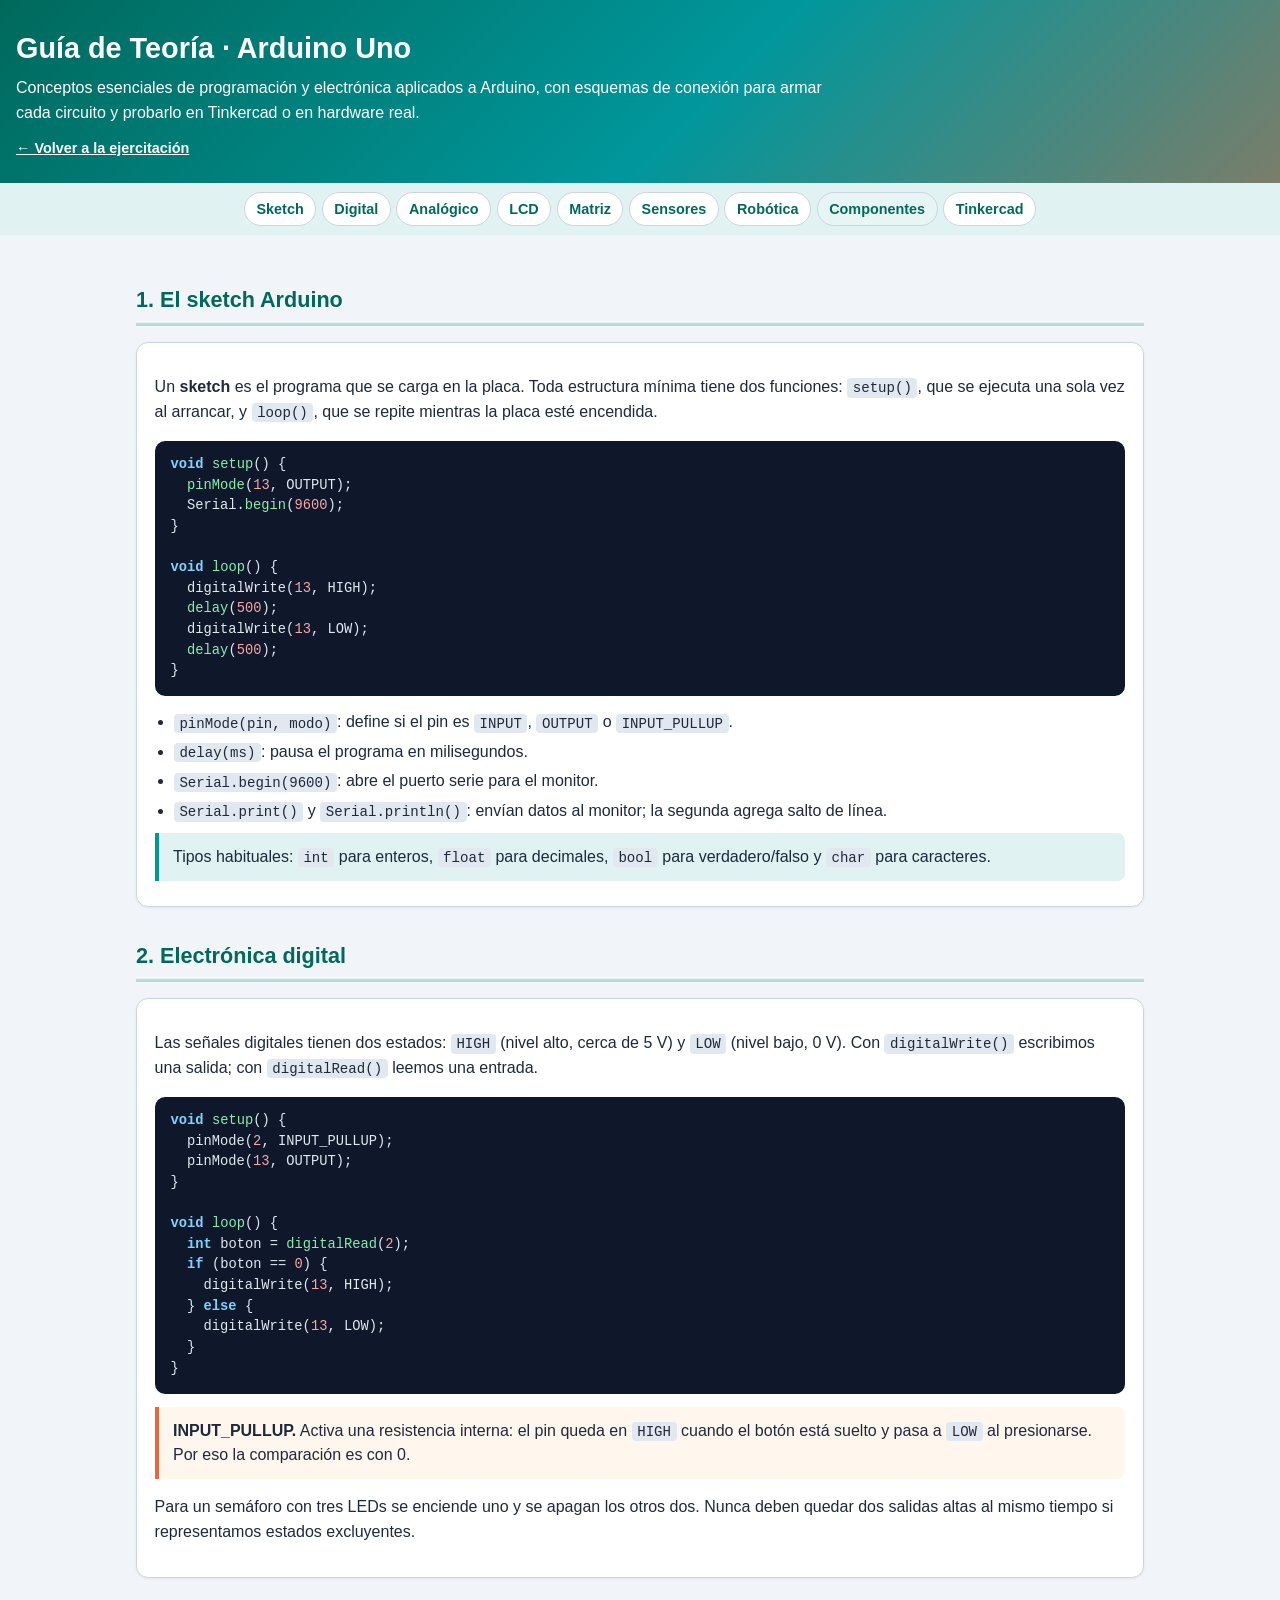
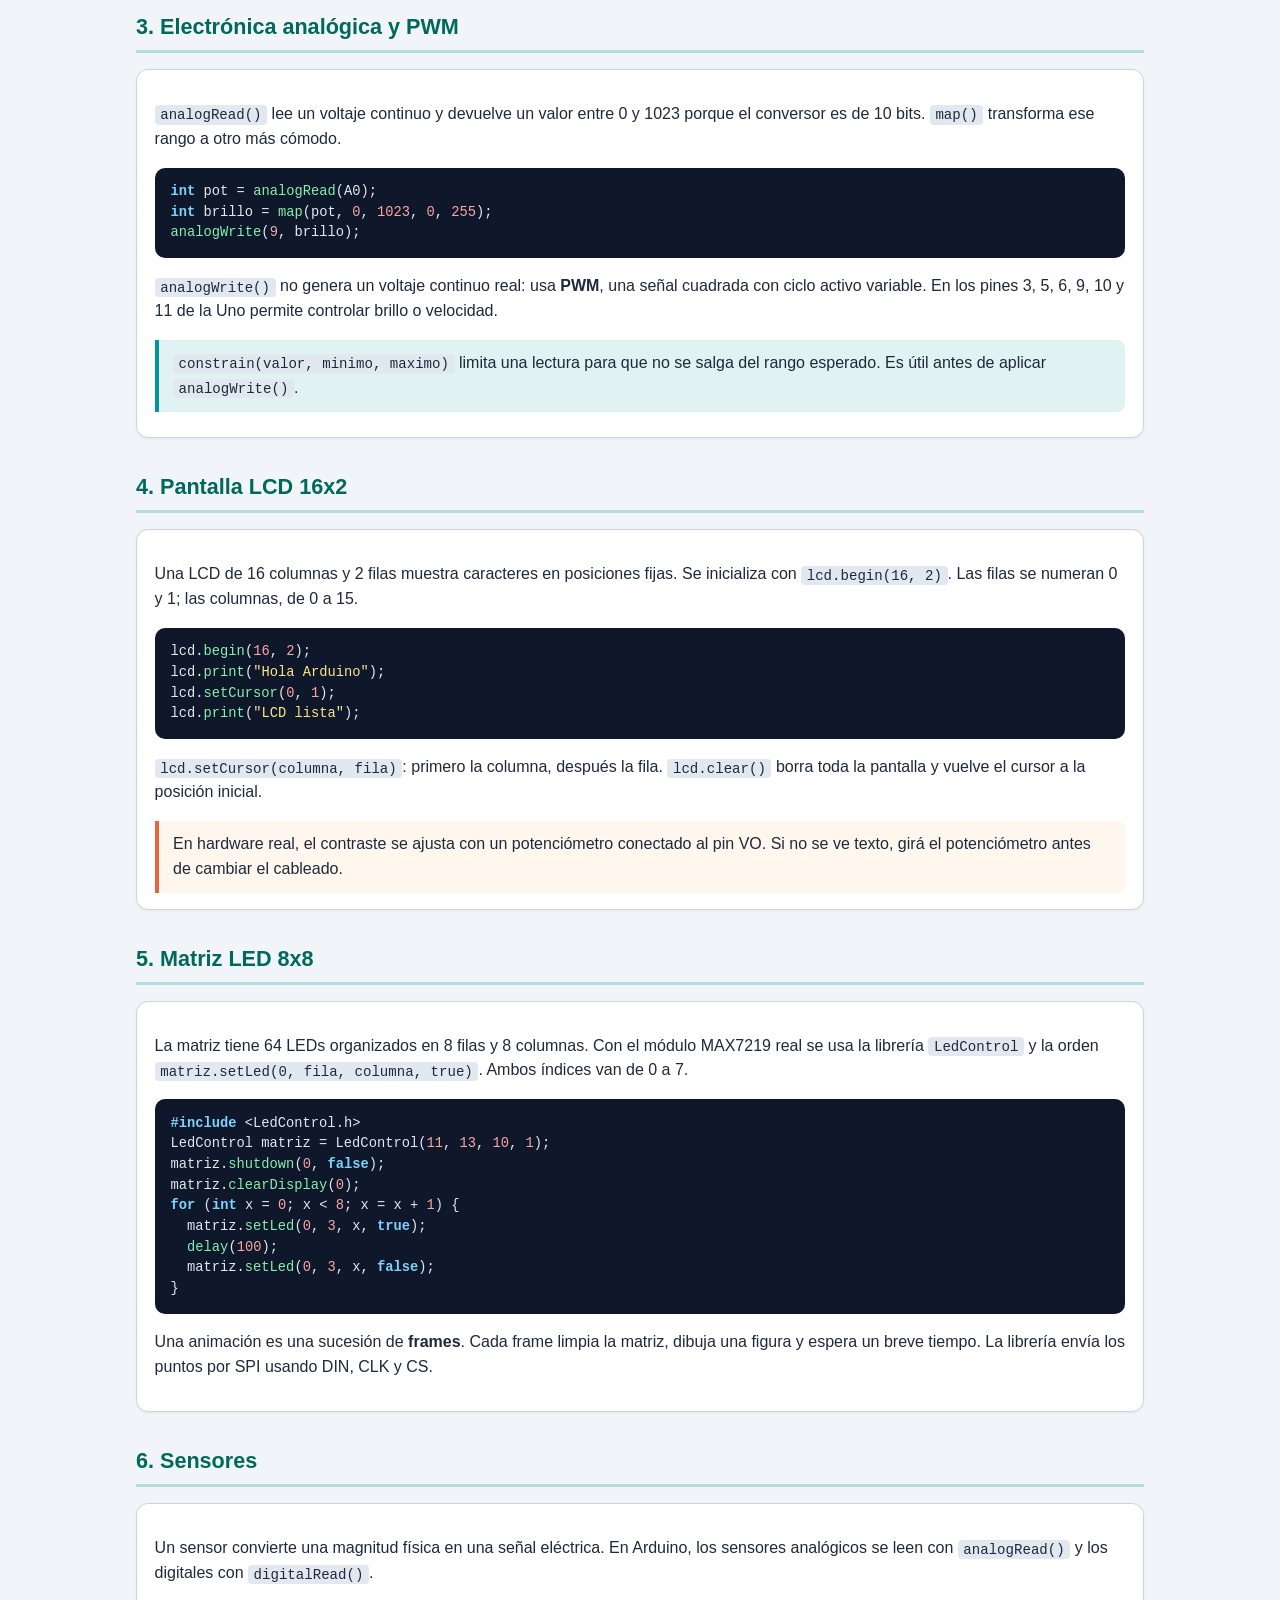
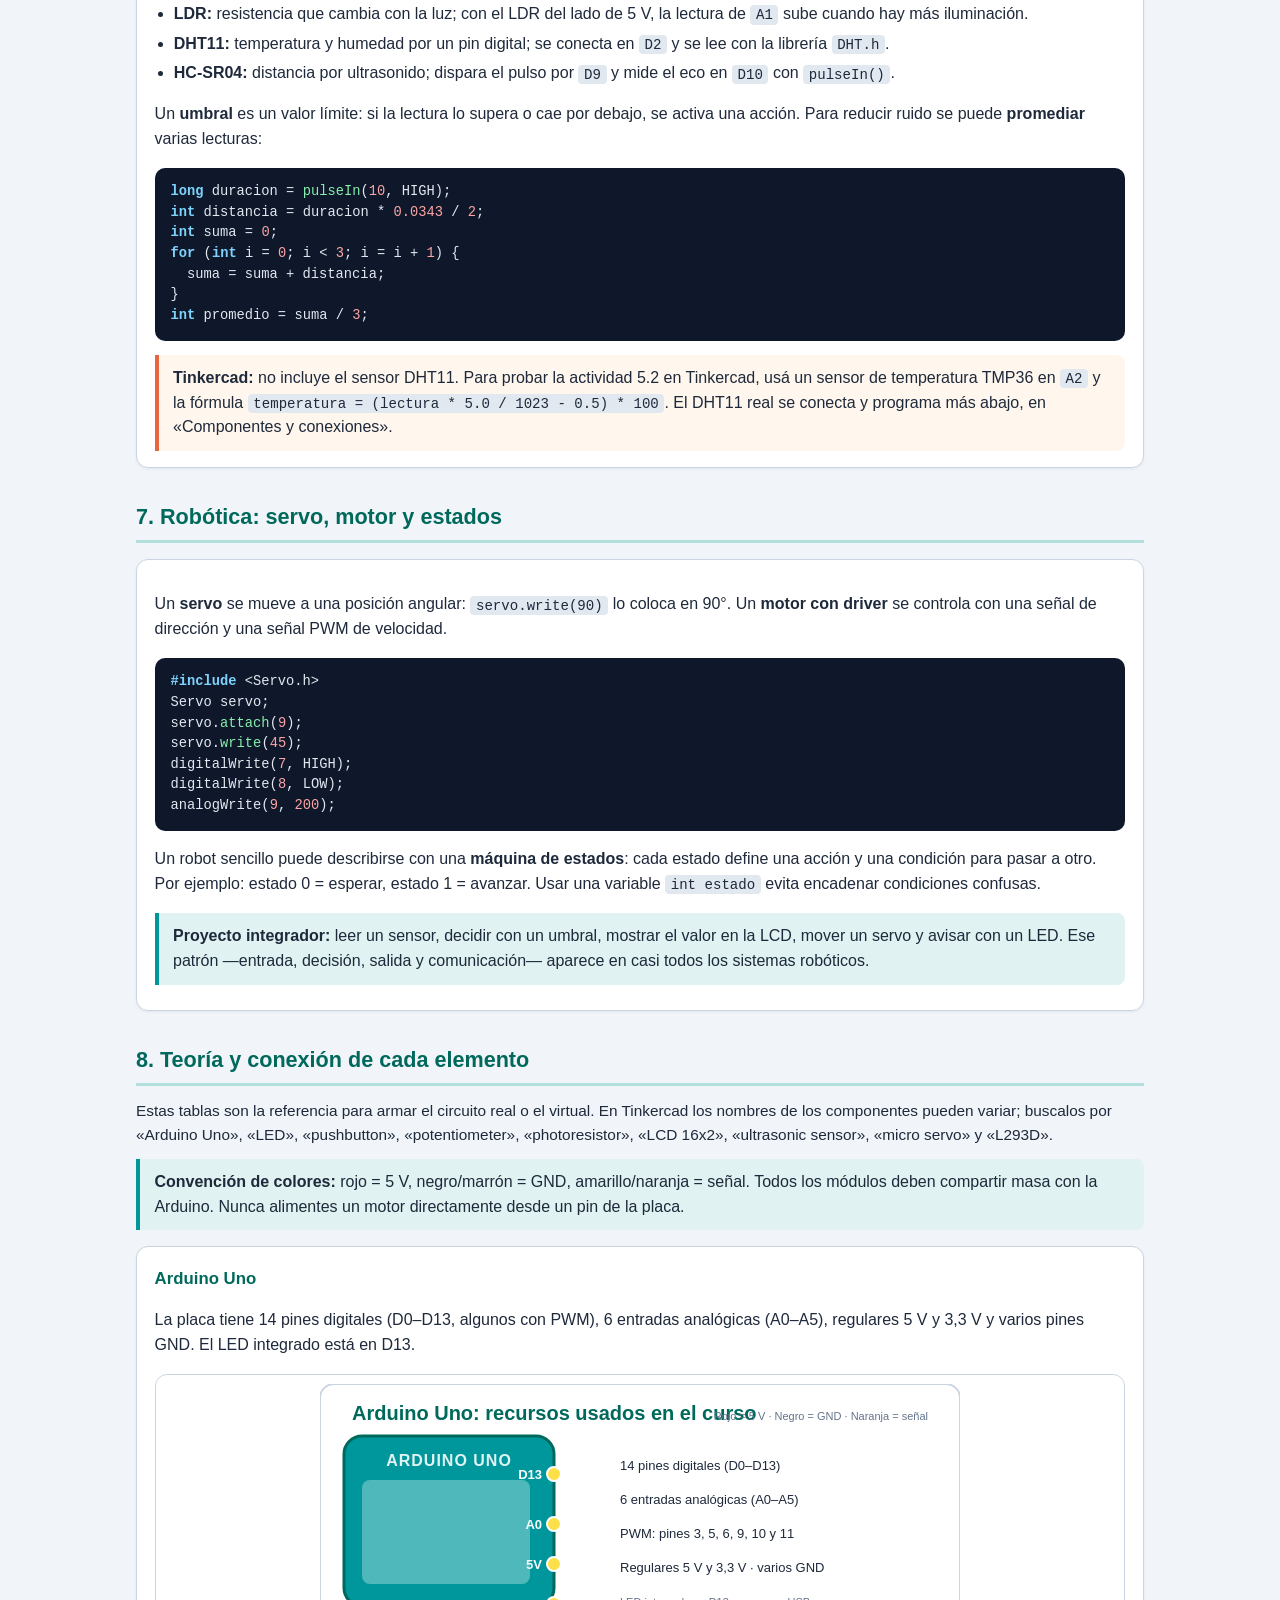
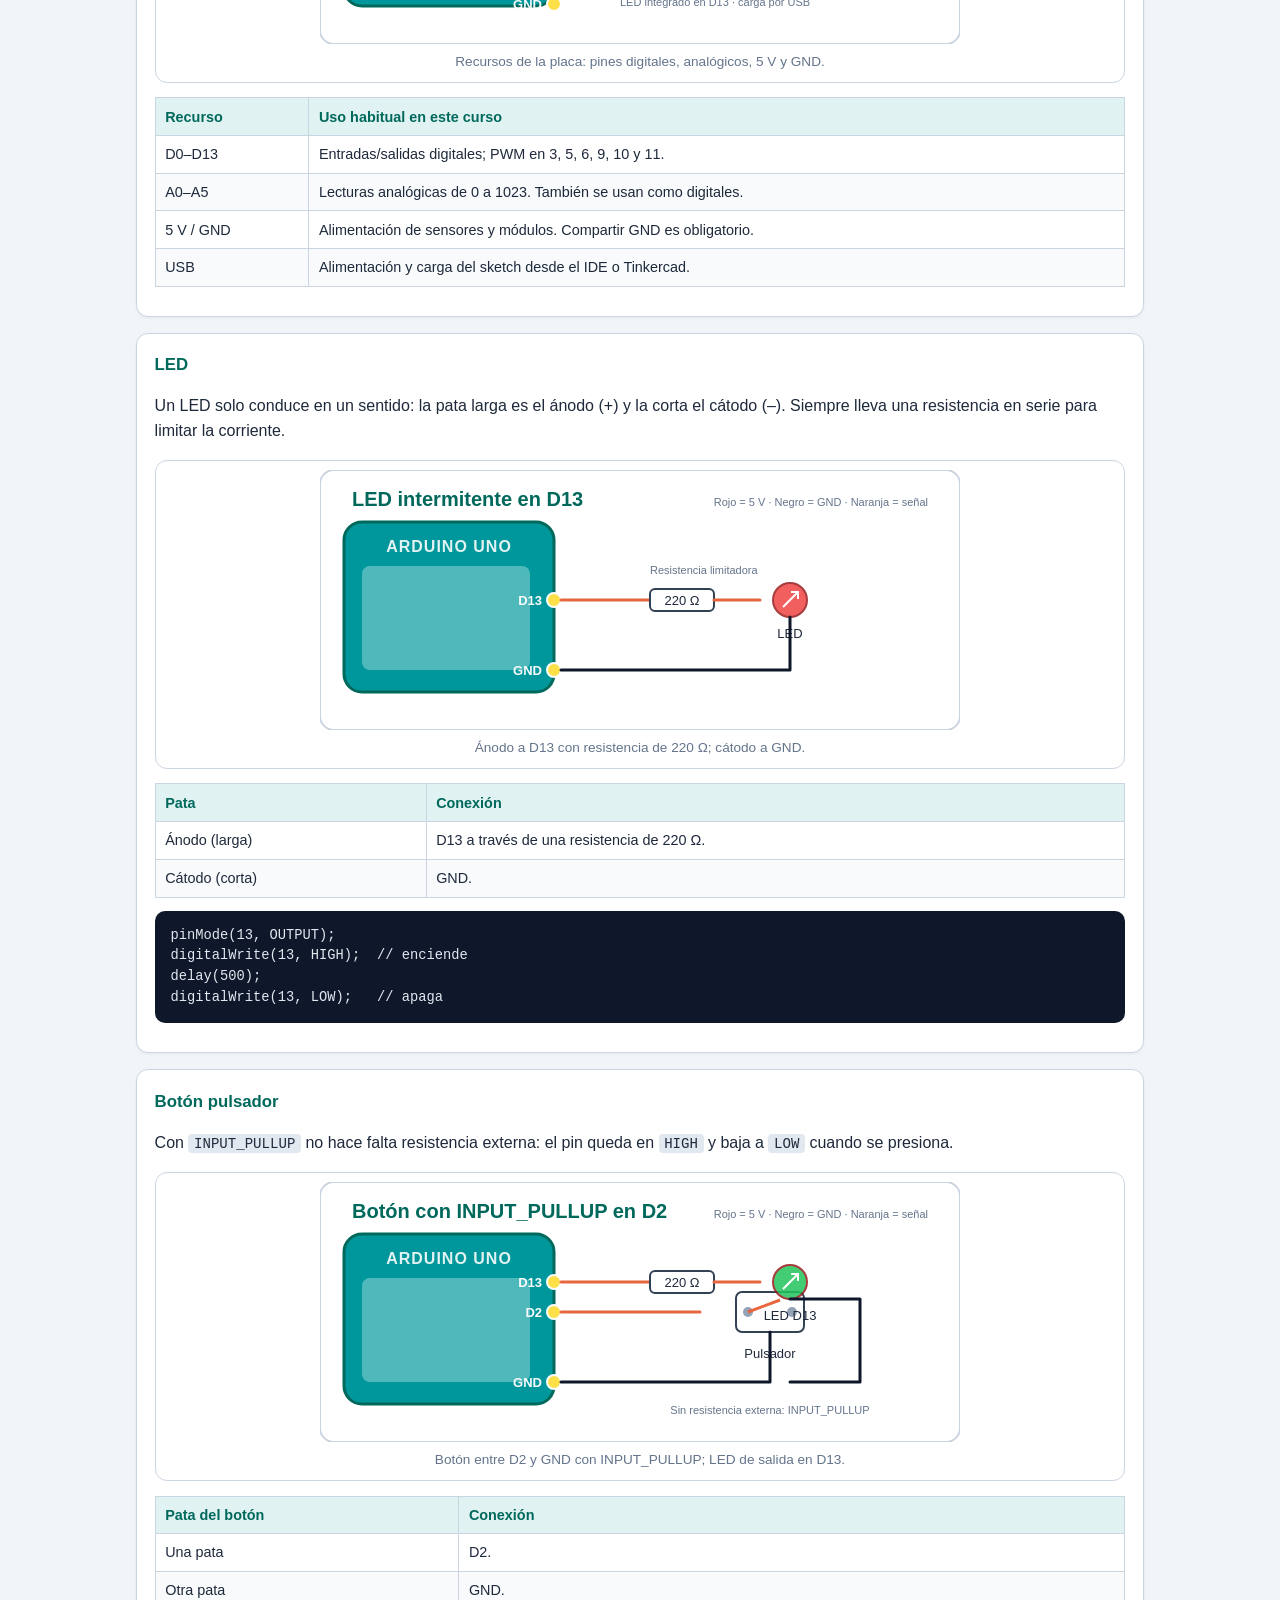
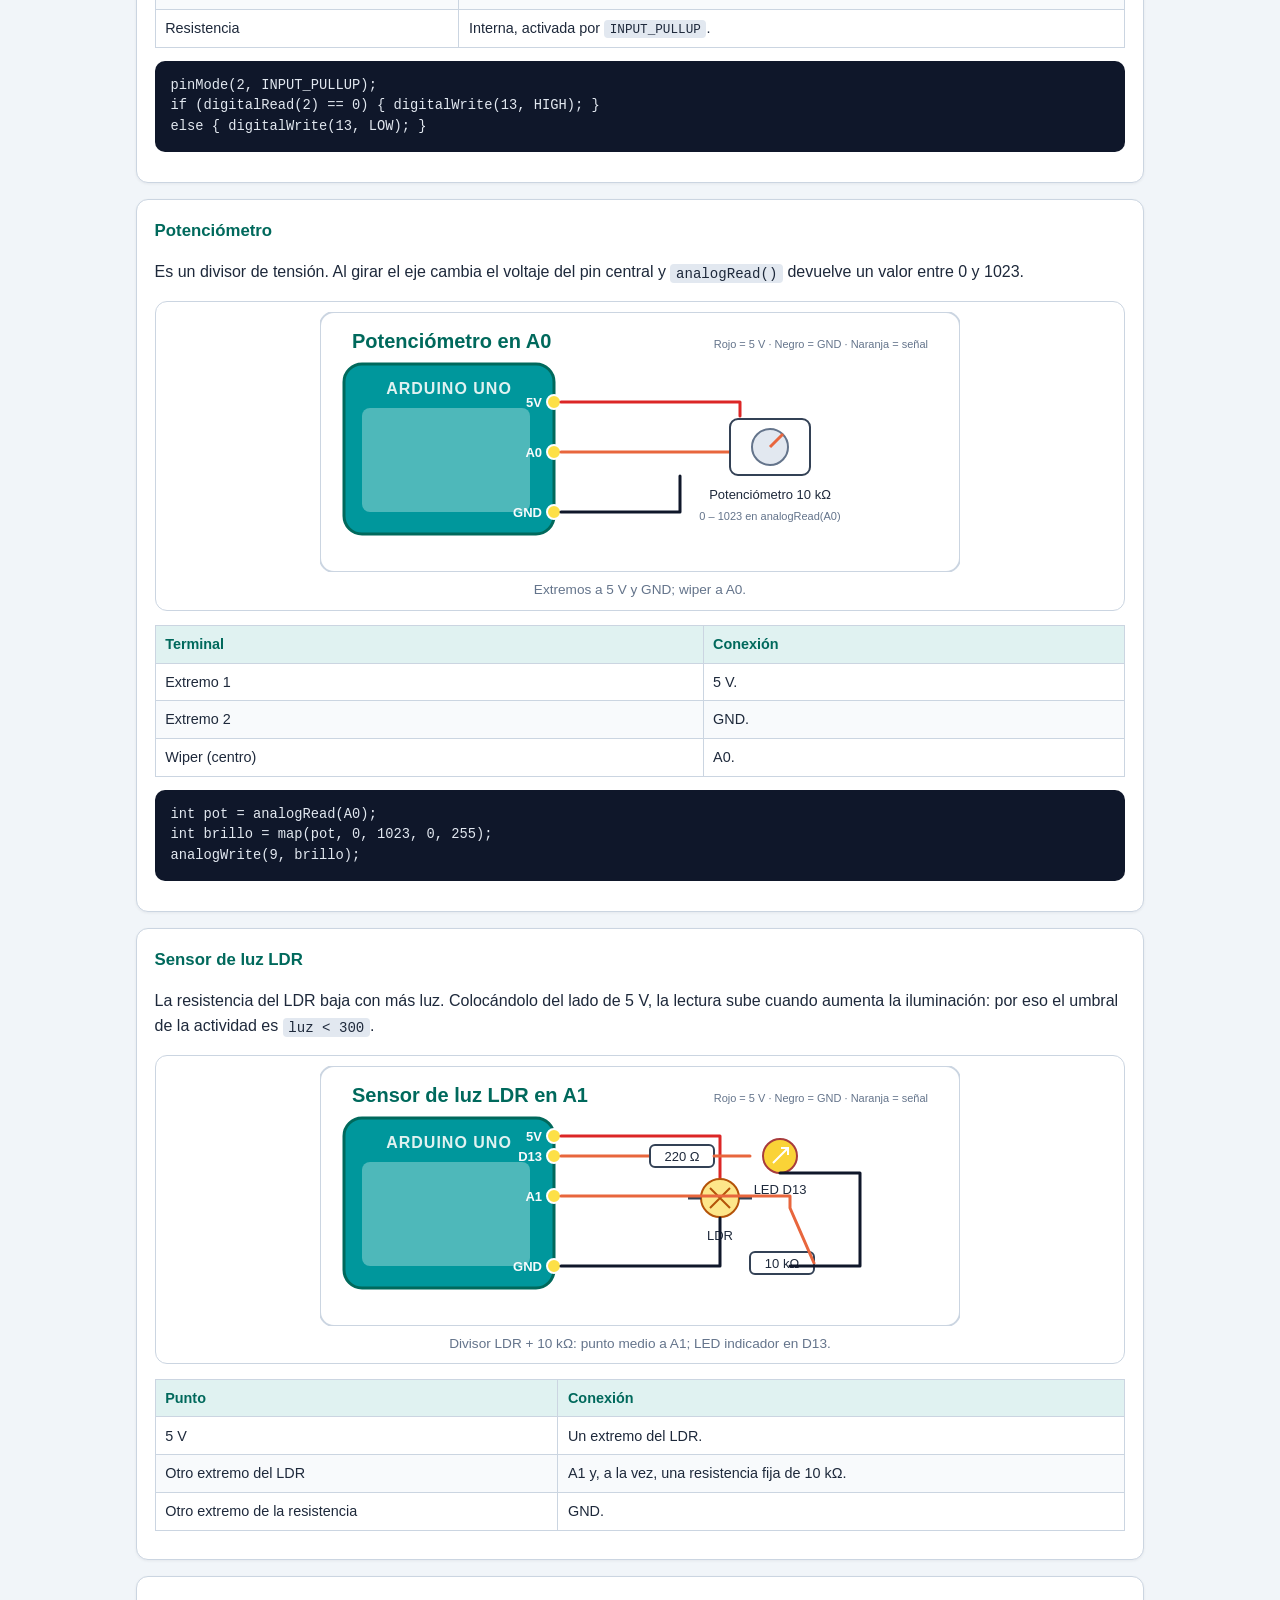
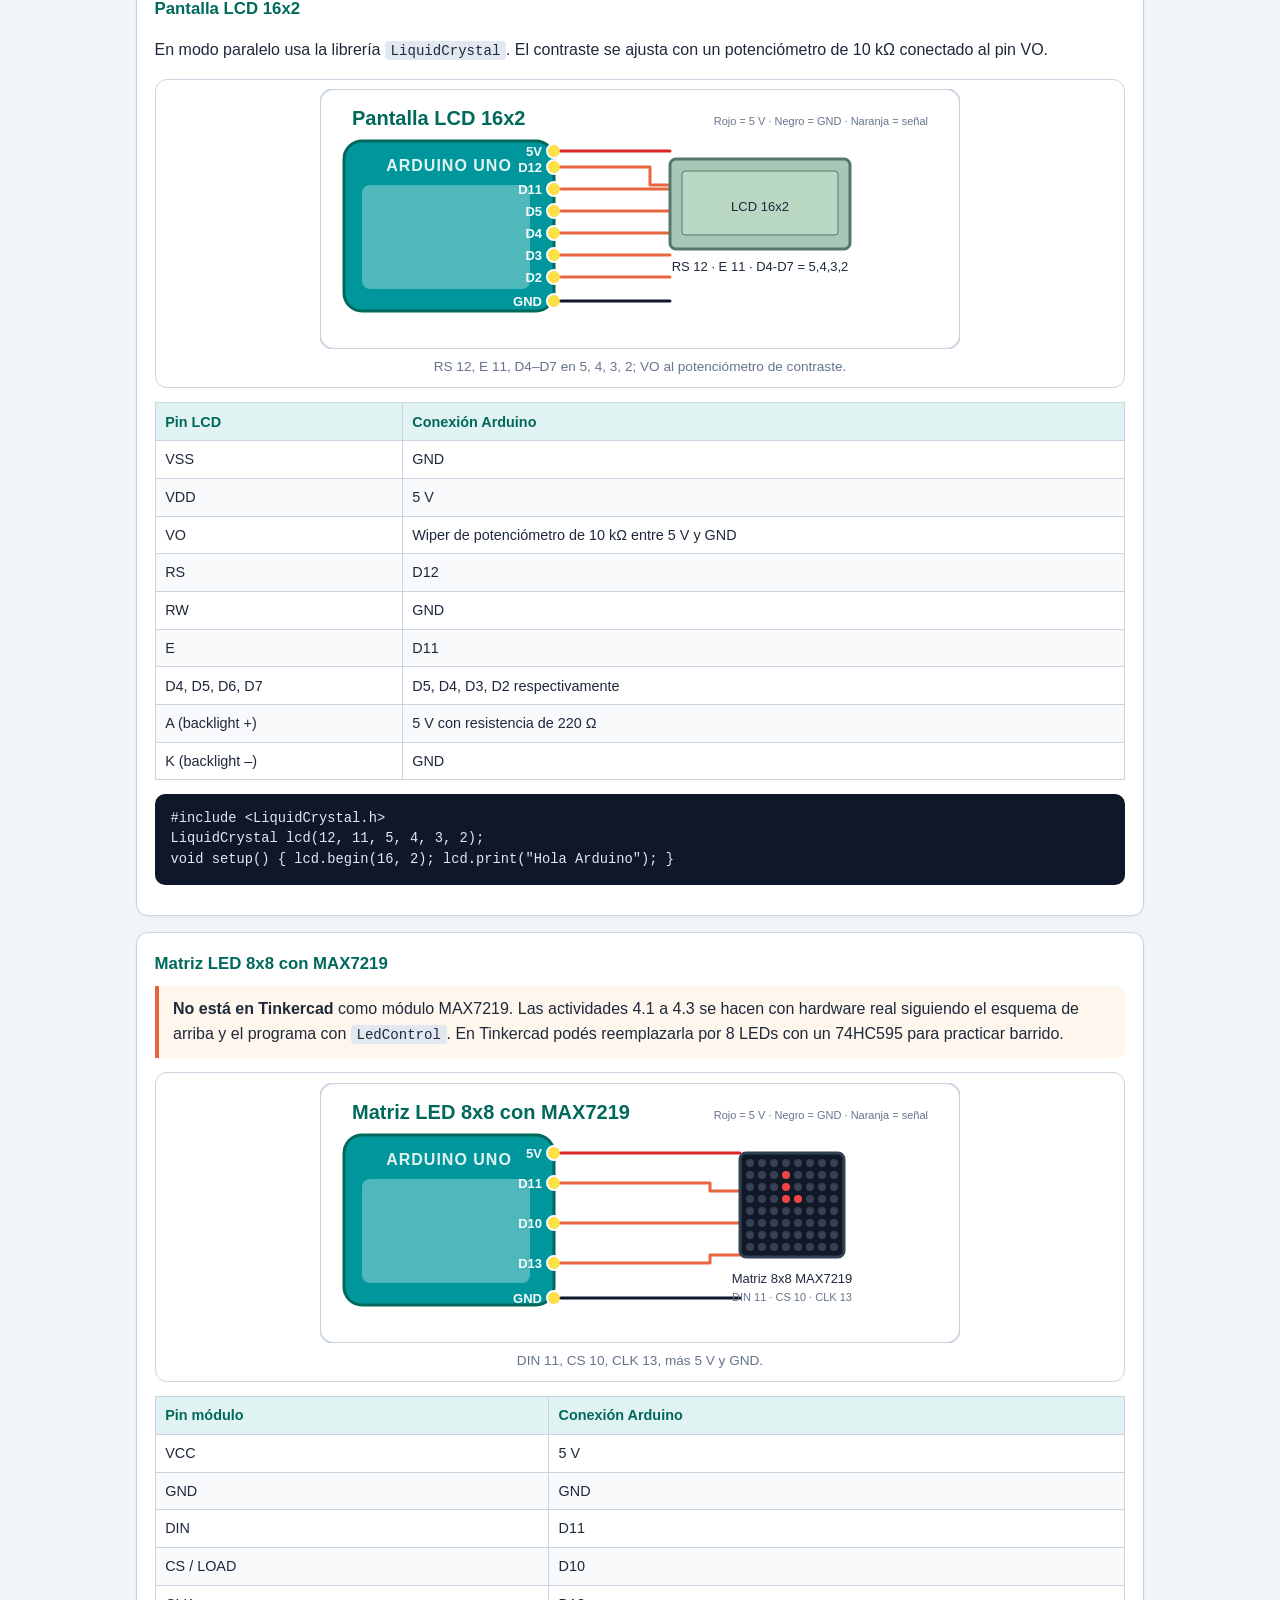
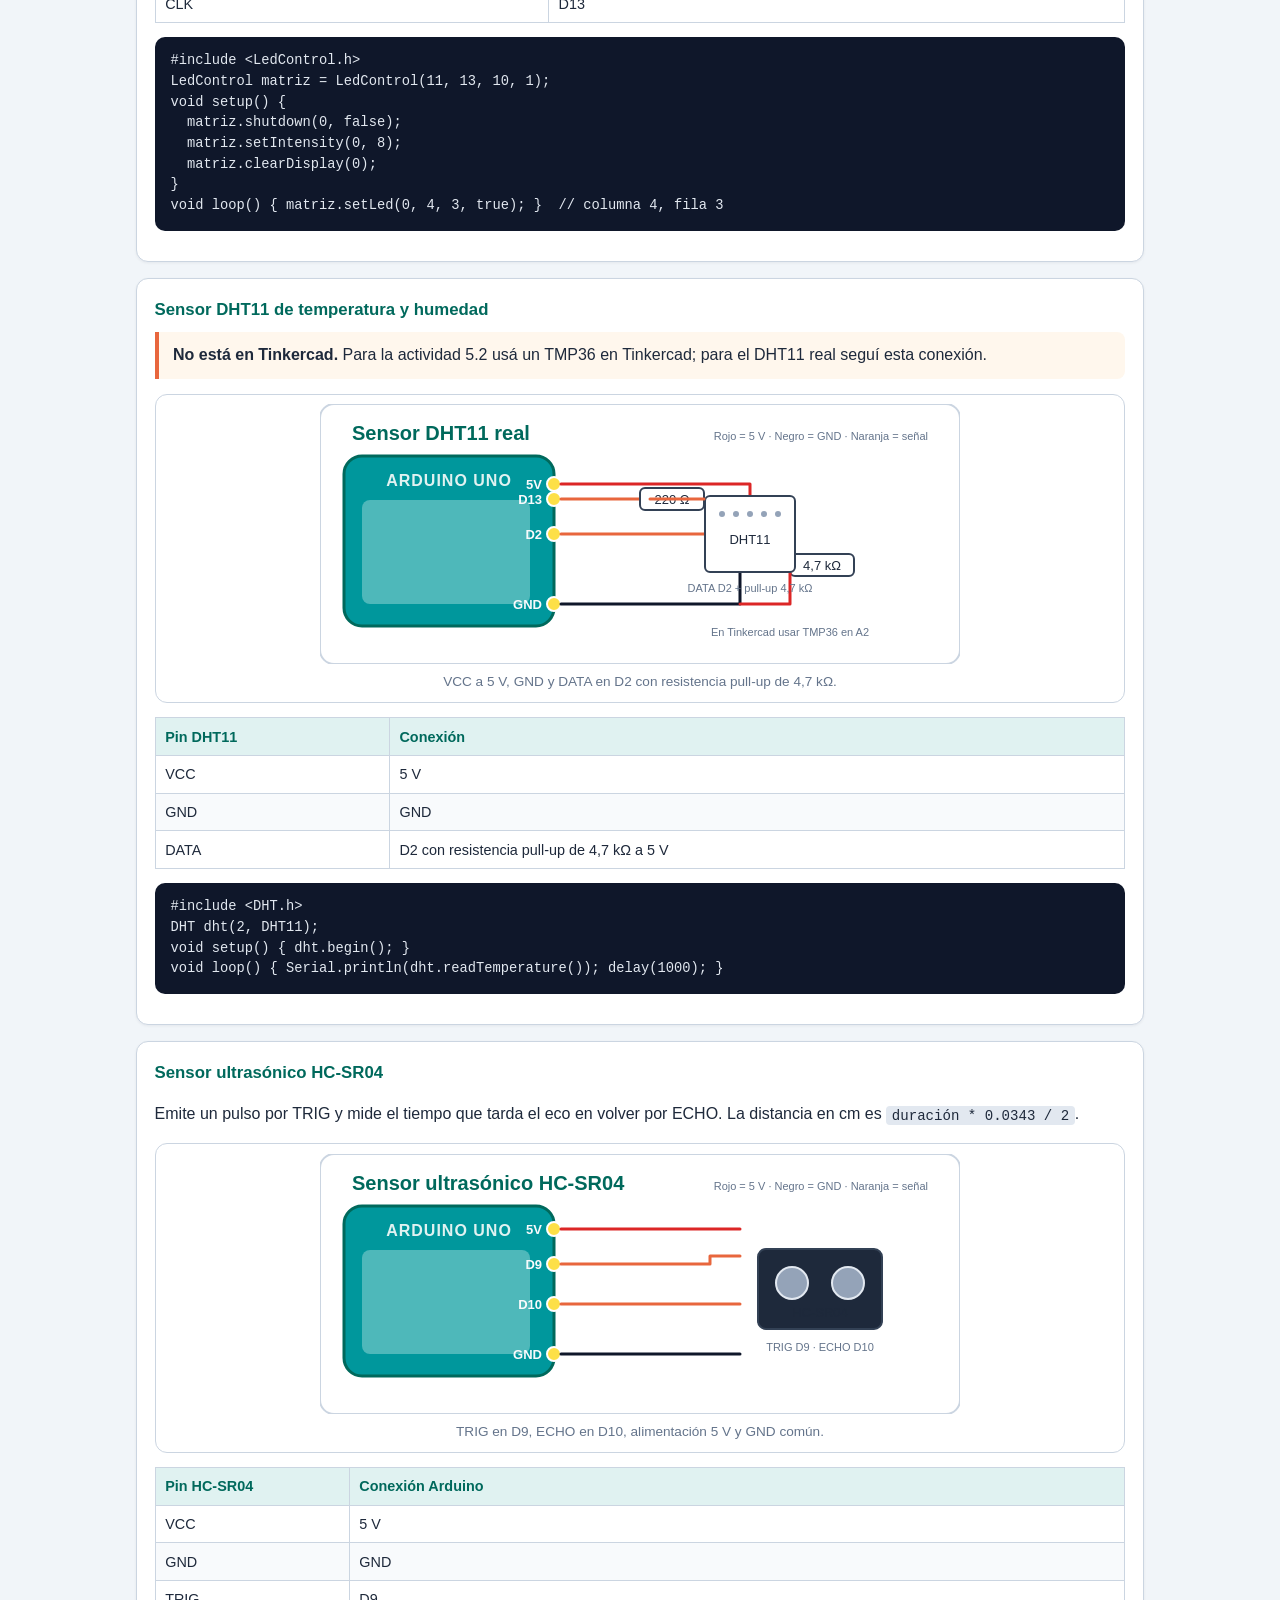
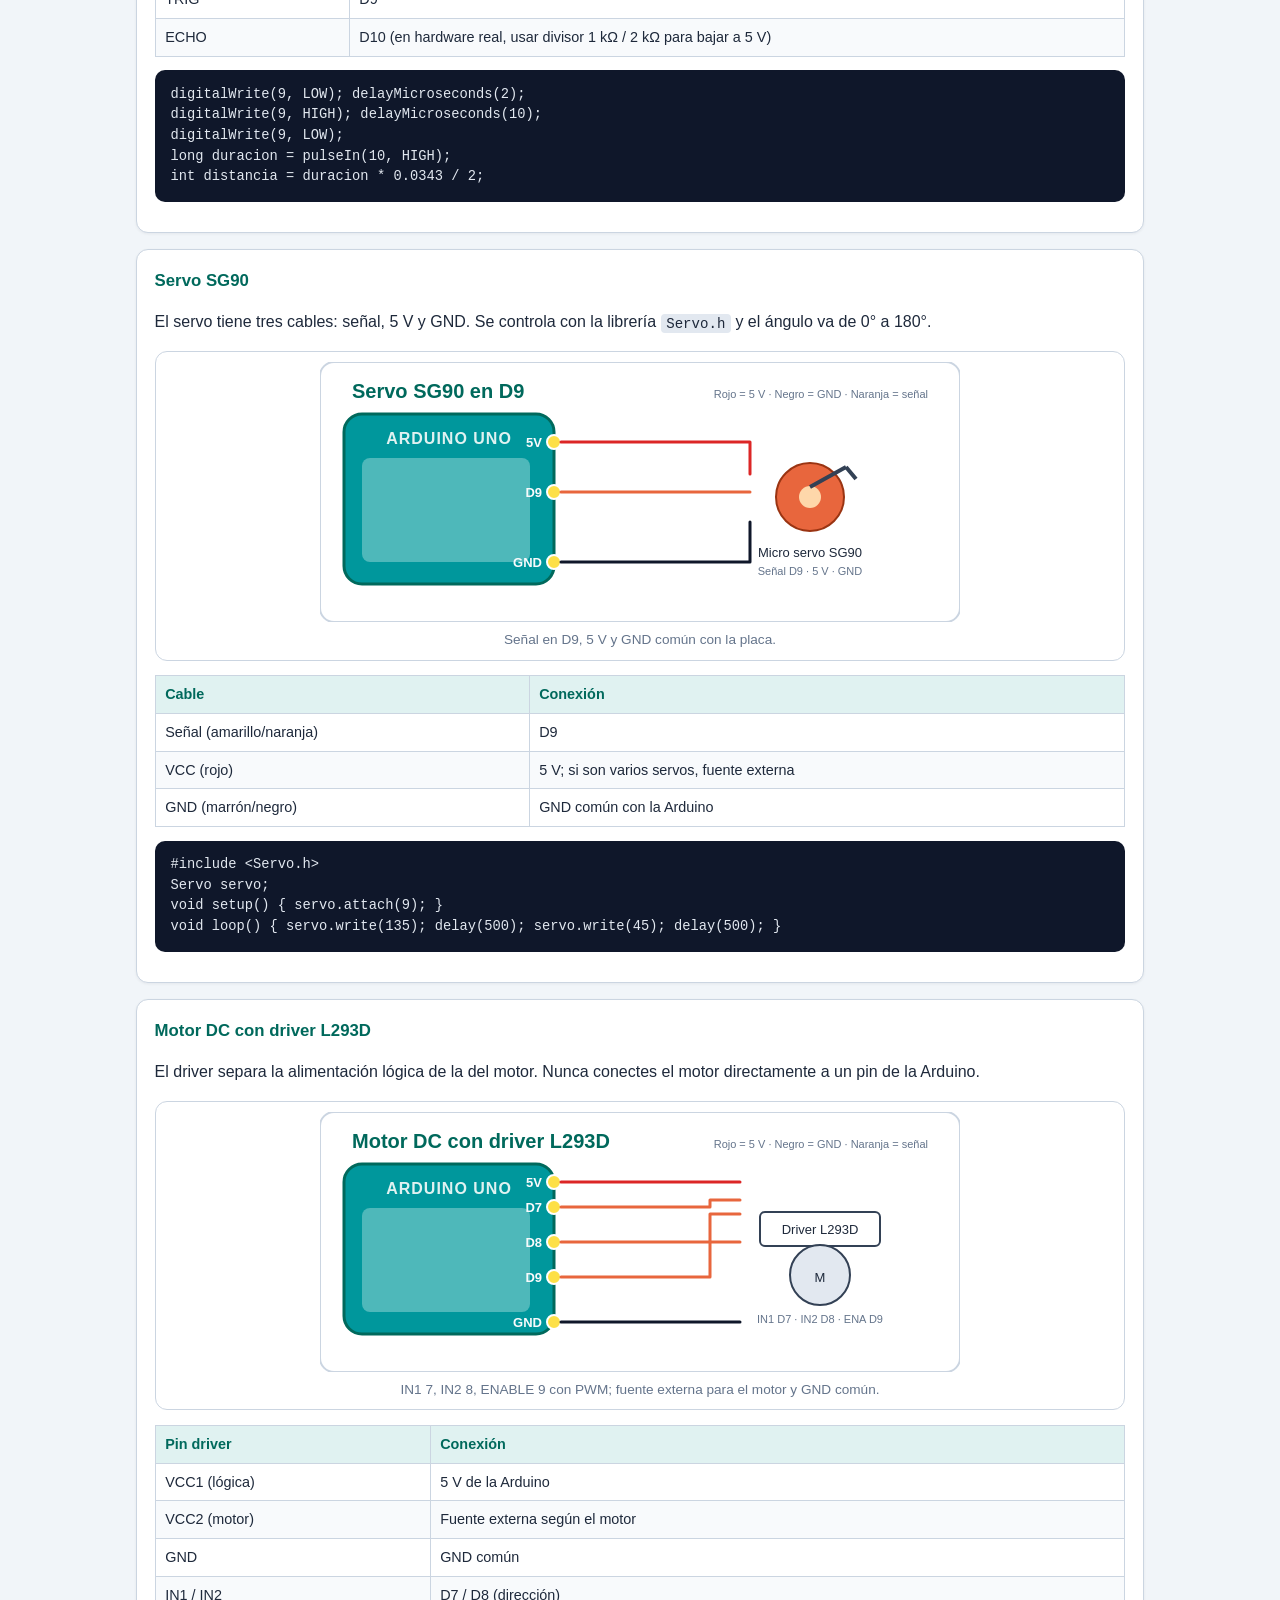
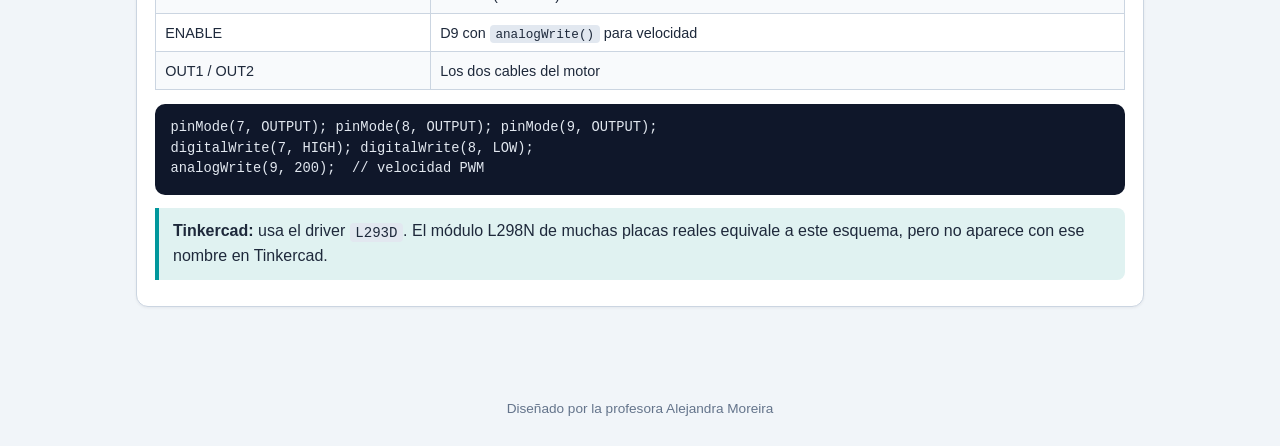
==== commit 9b7ccbd1: "Quitar laboratorio virtual y agregar esquemas de conexión en guía y ejercicios" ====
--- a/guia/index.html
+++ b/guia/index.html
@@ -10,7 +10,7 @@
 <body>
 <header class="hero">
   <h1>Guía de Teoría · Arduino Uno</h1>
-  <p>Conceptos esenciales de programación y electrónica aplicados a Arduino, con ejemplos que podés probar en el laboratorio virtual.</p>
+  <p>Conceptos esenciales de programación y electrónica aplicados a Arduino, con esquemas de conexión para armar cada circuito y probarlo en Tinkercad o en hardware real.</p>
   <p class="volver"><a href="../index.html">← Volver a la ejercitación</a></p>
 </header>
 <nav class="nav-guias" aria-label="Temas">
@@ -100,14 +100,17 @@
   <section id="matriz">
     <h2 class="seccion">5. Matriz LED 8x8</h2>
     <div class="card">
-      <p>La matriz tiene 64 LEDs organizados en 8 filas y 8 columnas. Cada punto se enciende con coordenadas <code class="inline">(x, y)</code>, donde <code class="inline">x</code> es la columna y <code class="inline">y</code> la fila, ambas de 0 a 7.</p>
-      <pre class="codigo">matriz.<span class="fn">clear</span>();
+      <p>La matriz tiene 64 LEDs organizados en 8 filas y 8 columnas. Con el módulo MAX7219 real se usa la librería <code class="inline">LedControl</code> y la orden <code class="inline">matriz.setLed(0, fila, columna, true)</code>. Ambos índices van de 0 a 7.</p>
+      <pre class="codigo"><span class="kw">#include</span> &lt;LedControl.h&gt;
+LedControl matriz = LedControl(<span class="nu">11</span>, <span class="nu">13</span>, <span class="nu">10</span>, <span class="nu">1</span>);
+matriz.<span class="fn">shutdown</span>(<span class="nu">0</span>, <span class="kw">false</span>);
+matriz.<span class="fn">clearDisplay</span>(<span class="nu">0</span>);
 <span class="kw">for</span> (<span class="kw">int</span> x = <span class="nu">0</span>; x &lt; <span class="nu">8</span>; x = x + <span class="nu">1</span>) {
-  matriz.<span class="fn">setPoint</span>(x, <span class="nu">3</span>, <span class="nu">1</span>);
+  matriz.<span class="fn">setLed</span>(<span class="nu">0</span>, <span class="nu">3</span>, x, <span class="kw">true</span>);
   <span class="fn">delay</span>(<span class="nu">100</span>);
-  matriz.<span class="fn">clear</span>();
+  matriz.<span class="fn">setLed</span>(<span class="nu">0</span>, <span class="nu">3</span>, x, <span class="kw">false</span>);
 }</pre>
-      <p>Una animación es una sucesión de <strong>frames</strong>. Cada frame limpia la matriz, dibuja una figura y espera un breve tiempo. Con módulos MAX7219 reales se usa una librería equivalente para enviar los mismos puntos por SPI.</p>
+      <p>Una animación es una sucesión de <strong>frames</strong>. Cada frame limpia la matriz, dibuja una figura y espera un breve tiempo. La librería envía los puntos por SPI usando DIN, CLK y CS.</p>
     </div>
   </section>
 
@@ -116,14 +119,16 @@
     <div class="card">
       <p>Un sensor convierte una magnitud física en una señal eléctrica. En Arduino, los sensores analógicos se leen con <code class="inline">analogRead()</code> y los digitales con <code class="inline">digitalRead()</code>.</p>
       <ul class="lista-codigo">
-        <li><strong>LDR:</strong> resistencia que cambia con la luz; da lecturas altas con más iluminación en el simulador.</li>
-        <li><strong>DHT:</strong> temperatura y humedad; en el laboratorio se representa como una lectura proporcional en <code class="inline">A2</code>.</li>
-        <li><strong>HC-SR04:</strong> distancia por ultrasonido; en el simulador se lee como centímetros en <code class="inline">A3</code>.</li>
+        <li><strong>LDR:</strong> resistencia que cambia con la luz; con el LDR del lado de 5 V, la lectura de <code class="inline">A1</code> sube cuando hay más iluminación.</li>
+        <li><strong>DHT11:</strong> temperatura y humedad por un pin digital; se conecta en <code class="inline">D2</code> y se lee con la librería <code class="inline">DHT.h</code>.</li>
+        <li><strong>HC-SR04:</strong> distancia por ultrasonido; dispara el pulso por <code class="inline">D9</code> y mide el eco en <code class="inline">D10</code> con <code class="inline">pulseIn()</code>.</li>
       </ul>
       <p>Un <strong>umbral</strong> es un valor límite: si la lectura lo supera o cae por debajo, se activa una acción. Para reducir ruido se puede <strong>promediar</strong> varias lecturas:</p>
-      <pre class="codigo"><span class="kw">int</span> suma = <span class="nu">0</span>;
+      <pre class="codigo"><span class="kw">long</span> duracion = <span class="fn">pulseIn</span>(<span class="nu">10</span>, HIGH);
+<span class="kw">int</span> distancia = duracion * <span class="nu">0.0343</span> / <span class="nu">2</span>;
+<span class="kw">int</span> suma = <span class="nu">0</span>;
 <span class="kw">for</span> (<span class="kw">int</span> i = <span class="nu">0</span>; i &lt; <span class="nu">3</span>; i = i + <span class="nu">1</span>) {
-  suma = suma + <span class="fn">analogRead</span>(A3);
+  suma = suma + distancia;
 }
 <span class="kw">int</span> promedio = suma / <span class="nu">3</span>;</pre>
       <div class="nota"><strong>Tinkercad:</strong> no incluye el sensor DHT11. Para probar la actividad 5.2 en Tinkercad, usá un sensor de temperatura TMP36 en <code class="inline">A2</code> y la fórmula <code class="inline">temperatura = (lectura * 5.0 / 1023 - 0.5) * 100</code>. El DHT11 real se conecta y programa más abajo, en «Componentes y conexiones».</div>
@@ -134,9 +139,13 @@
     <h2 class="seccion">7. Robótica: servo, motor y estados</h2>
     <div class="card">
       <p>Un <strong>servo</strong> se mueve a una posición angular: <code class="inline">servo.write(90)</code> lo coloca en 90°. Un <strong>motor con driver</strong> se controla con una señal de dirección y una señal PWM de velocidad.</p>
-      <pre class="codigo">servo.<span class="fn">attach</span>(<span class="nu">9</span>);
+      <pre class="codigo"><span class="kw">#include</span> &lt;Servo.h&gt;
+Servo servo;
+servo.<span class="fn">attach</span>(<span class="nu">9</span>);
 servo.<span class="fn">write</span>(<span class="nu">45</span>);
-motor.<span class="fn">write</span>(<span class="nu">200</span>);</pre>
+digitalWrite(<span class="nu">7</span>, HIGH);
+digitalWrite(<span class="nu">8</span>, LOW);
+analogWrite(<span class="nu">9</span>, <span class="nu">200</span>);</pre>
       <p>Un robot sencillo puede describirse con una <strong>máquina de estados</strong>: cada estado define una acción y una condición para pasar a otro. Por ejemplo: estado 0 = esperar, estado 1 = avanzar. Usar una variable <code class="inline">int estado</code> evita encadenar condiciones confusas.</p>
       <div class="concept"><strong>Proyecto integrador:</strong> leer un sensor, decidir con un umbral, mostrar el valor en la LCD, mover un servo y avisar con un LED. Ese patrón —entrada, decisión, salida y comunicación— aparece en casi todos los sistemas robóticos.</div>
     </div>
@@ -150,6 +159,7 @@
     <div class="card">
       <h3>Arduino Uno</h3>
       <p>La placa tiene 14 pines digitales (D0–D13, algunos con PWM), 6 entradas analógicas (A0–A5), regulares 5 V y 3,3 V y varios pines GND. El LED integrado está en D13.</p>
+      <figure class="figura-circuito"><img src="../diagramas/arduino.svg" alt="Conexión: Recursos de la placa: pines digitales, analógicos, 5 V y GND."><figcaption>Recursos de la placa: pines digitales, analógicos, 5 V y GND.</figcaption></figure>
       <div class="tabla"><table>
         <thead><tr><th>Recurso</th><th>Uso habitual en este curso</th></tr></thead>
         <tbody>
@@ -164,6 +174,7 @@
     <div class="card">
       <h3>LED</h3>
       <p>Un LED solo conduce en un sentido: la pata larga es el ánodo (+) y la corta el cátodo (–). Siempre lleva una resistencia en serie para limitar la corriente.</p>
+      <figure class="figura-circuito"><img src="../diagramas/led.svg" alt="Conexión: Ánodo a D13 con resistencia de 220 Ω.  cátodo a GND."><figcaption>Ánodo a D13 con resistencia de 220 Ω; cátodo a GND.</figcaption></figure>
       <div class="tabla"><table>
         <thead><tr><th>Pata</th><th>Conexión</th></tr></thead>
         <tbody>
@@ -180,6 +191,7 @@
     <div class="card">
       <h3>Botón pulsador</h3>
       <p>Con <code class="inline">INPUT_PULLUP</code> no hace falta resistencia externa: el pin queda en <code class="inline">HIGH</code> y baja a <code class="inline">LOW</code> cuando se presiona.</p>
+      <figure class="figura-circuito"><img src="../diagramas/boton.svg" alt="Conexión: Botón entre D2 y GND con INPUT_PULLUP.  LED de salida en D13."><figcaption>Botón entre D2 y GND con INPUT_PULLUP; LED de salida en D13.</figcaption></figure>
       <div class="tabla"><table>
         <thead><tr><th>Pata del botón</th><th>Conexión</th></tr></thead>
         <tbody>
@@ -196,6 +208,7 @@
     <div class="card">
       <h3>Potenciómetro</h3>
       <p>Es un divisor de tensión. Al girar el eje cambia el voltaje del pin central y <code class="inline">analogRead()</code> devuelve un valor entre 0 y 1023.</p>
+      <figure class="figura-circuito"><img src="../diagramas/potenciometro.svg" alt="Conexión: Extremos a 5 V y GND.  wiper a A0."><figcaption>Extremos a 5 V y GND; wiper a A0.</figcaption></figure>
       <div class="tabla"><table>
         <thead><tr><th>Terminal</th><th>Conexión</th></tr></thead>
         <tbody>
@@ -212,6 +225,7 @@
     <div class="card">
       <h3>Sensor de luz LDR</h3>
       <p>La resistencia del LDR baja con más luz. Colocándolo del lado de 5 V, la lectura sube cuando aumenta la iluminación: por eso el umbral de la actividad es <code class="inline">luz &lt; 300</code>.</p>
+      <figure class="figura-circuito"><img src="../diagramas/ldr.svg" alt="Conexión: Divisor LDR + 10 kΩ: punto medio a A1.  LED indicador en D13."><figcaption>Divisor LDR + 10 kΩ: punto medio a A1; LED indicador en D13.</figcaption></figure>
       <div class="tabla"><table>
         <thead><tr><th>Punto</th><th>Conexión</th></tr></thead>
         <tbody>
@@ -225,6 +239,7 @@
     <div class="card">
       <h3>Pantalla LCD 16x2</h3>
       <p>En modo paralelo usa la librería <code class="inline">LiquidCrystal</code>. El contraste se ajusta con un potenciómetro de 10 kΩ conectado al pin VO.</p>
+      <figure class="figura-circuito"><img src="../diagramas/lcd.svg" alt="Conexión: RS 12, E 11, D4–D7 en 5, 4, 3, 2.  VO al potenciómetro de contraste."><figcaption>RS 12, E 11, D4–D7 en 5, 4, 3, 2; VO al potenciómetro de contraste.</figcaption></figure>
       <div class="tabla"><table>
         <thead><tr><th>Pin LCD</th><th>Conexión Arduino</th></tr></thead>
         <tbody>
@@ -246,7 +261,8 @@
 
     <div class="card">
       <h3>Matriz LED 8x8 con MAX7219</h3>
-      <div class="nota"><strong>No está en Tinkercad</strong> como módulo MAX7219. Las actividades 4.1 a 4.3 se hacen en el simulador de este sitio o en hardware real. En Tinkercad podés reemplazarla por 8 LEDs con un 74HC595 para practicar barrido.</div>
+      <div class="nota"><strong>No está en Tinkercad</strong> como módulo MAX7219. Las actividades 4.1 a 4.3 se hacen con hardware real siguiendo el esquema de arriba y el programa con <code class="inline">LedControl</code>. En Tinkercad podés reemplazarla por 8 LEDs con un 74HC595 para practicar barrido.</div>
+      <figure class="figura-circuito"><img src="../diagramas/matriz.svg" alt="Conexión: DIN 11, CS 10, CLK 13, más 5 V y GND."><figcaption>DIN 11, CS 10, CLK 13, más 5 V y GND.</figcaption></figure>
       <div class="tabla"><table>
         <thead><tr><th>Pin módulo</th><th>Conexión Arduino</th></tr></thead>
         <tbody>
@@ -270,6 +286,7 @@
     <div class="card">
       <h3>Sensor DHT11 de temperatura y humedad</h3>
       <div class="nota"><strong>No está en Tinkercad.</strong> Para la actividad 5.2 usá un TMP36 en Tinkercad; para el DHT11 real seguí esta conexión.</div>
+      <figure class="figura-circuito"><img src="../diagramas/dht.svg" alt="Conexión: VCC a 5 V, GND y DATA en D2 con resistencia pull-up de 4,7 kΩ."><figcaption>VCC a 5 V, GND y DATA en D2 con resistencia pull-up de 4,7 kΩ.</figcaption></figure>
       <div class="tabla"><table>
         <thead><tr><th>Pin DHT11</th><th>Conexión</th></tr></thead>
         <tbody>
@@ -287,6 +304,7 @@
     <div class="card">
       <h3>Sensor ultrasónico HC-SR04</h3>
       <p>Emite un pulso por TRIG y mide el tiempo que tarda el eco en volver por ECHO. La distancia en cm es <code class="inline">duración * 0.0343 / 2</code>.</p>
+      <figure class="figura-circuito"><img src="../diagramas/ultrasonido.svg" alt="Conexión: TRIG en D9, ECHO en D10, alimentación 5 V y GND común."><figcaption>TRIG en D9, ECHO en D10, alimentación 5 V y GND común.</figcaption></figure>
       <div class="tabla"><table>
         <thead><tr><th>Pin HC-SR04</th><th>Conexión Arduino</th></tr></thead>
         <tbody>
@@ -306,6 +324,7 @@
     <div class="card">
       <h3>Servo SG90</h3>
       <p>El servo tiene tres cables: señal, 5 V y GND. Se controla con la librería <code class="inline">Servo.h</code> y el ángulo va de 0° a 180°.</p>
+      <figure class="figura-circuito"><img src="../diagramas/servo.svg" alt="Conexión: Señal en D9, 5 V y GND común con la placa."><figcaption>Señal en D9, 5 V y GND común con la placa.</figcaption></figure>
       <div class="tabla"><table>
         <thead><tr><th>Cable</th><th>Conexión</th></tr></thead>
         <tbody>
@@ -323,6 +342,7 @@
     <div class="card">
       <h3>Motor DC con driver L293D</h3>
       <p>El driver separa la alimentación lógica de la del motor. Nunca conectes el motor directamente a un pin de la Arduino.</p>
+      <figure class="figura-circuito"><img src="../diagramas/motor.svg" alt="Conexión: IN1 7, IN2 8, ENABLE 9 con PWM.  fuente externa para el motor y GND común."><figcaption>IN1 7, IN2 8, ENABLE 9 con PWM; fuente externa para el motor y GND común.</figcaption></figure>
       <div class="tabla"><table>
         <thead><tr><th>Pin driver</th><th>Conexión</th></tr></thead>
         <tbody>
--- a/estilos.css
+++ b/estilos.css
@@ -183,6 +183,16 @@
   padding:.45rem .85rem;border-radius:999px;
 }
 a.enlace-tink:hover{background:var(--arduino-dark)}
+/* ---------- Diagramas de conexión ---------- */
+figure.figura-circuito{
+  margin:.9rem 0;padding:.6rem;background:#ffffff;
+  border:1px solid var(--border);border-radius:12px;
+}
+figure.figura-circuito img{display:block;width:100%;max-width:640px;height:auto;margin:0 auto}
+figure.figura-circuito figcaption{
+  margin-top:.45rem;text-align:center;font-size:.85rem;color:var(--muted);
+}
+.ejercicio figure.figura-circuito{margin:.7rem 0}
 /* ---------- Ejercicios ---------- */
 .ejercicio{
   border:1px solid var(--border);border-radius:12px;background:#fff;
